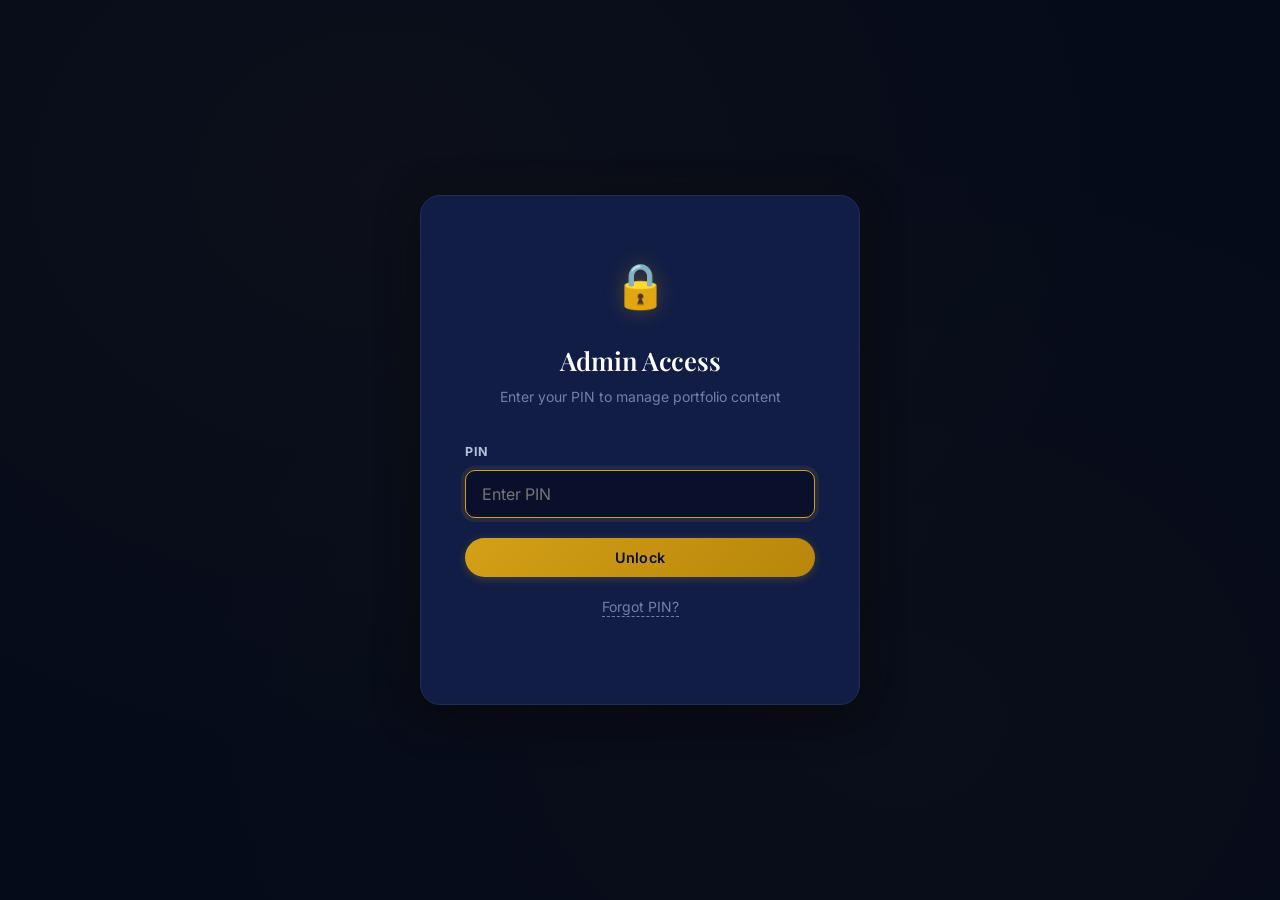
==== admin.html @ e36564cb "" ====
<!DOCTYPE html>
<html lang="en">
<head>
  <meta charset="UTF-8">
  <meta name="viewport" content="width=device-width, initial-scale=1.0">
  <title>Admin — Samuel Egwu</title>
  <meta name="robots" content="noindex, nofollow">
  <link rel="icon" href="favicon.ico" sizes="any">
  <link rel="icon" type="image/png" sizes="32x32" href="favicon-32x32.png">
  <link rel="icon" type="image/png" sizes="16x16" href="favicon-16x16.png">
  <link rel="apple-touch-icon" href="apple-touch-icon.png">
  <link rel="stylesheet" href="style.css">
  <script src="data.js"></script>
  <!-- Google Analytics -->
  <script async src="https://www.googletagmanager.com/gtag/js?id=G-796SDYQKFT"></script>
  <script>
    window.dataLayer = window.dataLayer || [];
    function gtag(){dataLayer.push(arguments);}
    gtag('js', new Date());
    gtag('config', 'G-796SDYQKFT');
  </script>
</head>
<body class="admin-body">

  <!-- ========== Login Gate ========== -->
  <div id="login-gate" class="login-gate">
    <div class="login-box">
      <div class="login-icon">&#128274;</div>
      <h2>Admin Access</h2>
      <p>Enter your PIN to manage portfolio content</p>
      <div class="form-group">
        <label for="pin-input">PIN</label>
        <input type="password" id="pin-input" placeholder="Enter PIN" autocomplete="off" maxlength="10">
      </div>
      <p class="login-error" id="login-error">Incorrect PIN. Please try again.</p>
      <button class="btn btn-primary" id="login-btn" style="width:100%;">Unlock</button>
      <p class="forgot-pin"><a href="#" id="reset-pin-link">Forgot PIN?</a></p>
    </div>
  </div>

  <!-- ========== Admin Dashboard ========== -->
  <div id="admin-dashboard" class="admin-dashboard">

    <!-- Admin Nav -->
    <nav class="admin-nav">
      <span class="admin-brand">Admin Panel</span>
      <div class="admin-actions">
        <button class="btn btn-outline btn-sm" id="change-pin-btn">Change PIN</button>
        <button class="btn btn-outline btn-sm" id="export-btn">Export All JSON</button>
        <a href="index.html" class="btn btn-sm btn-outline" target="_blank">View Site &nearr;</a>
        <button class="btn btn-danger btn-sm" id="logout-btn">Logout</button>
      </div>
    </nav>

    <div class="admin-container">
      <h2>Content Manager</h2>
      <p class="admin-subtitle">Edit any section below. Changes save to your browser and appear on the live site instantly.</p>

      <!-- Tab Navigation -->
      <div class="admin-tabs" id="admin-tabs">
        <button class="admin-tab active" data-tab="about">About</button>
        <button class="admin-tab" data-tab="experience">Experience</button>
        <button class="admin-tab" data-tab="education">Education</button>
        <button class="admin-tab" data-tab="research">Research</button>
        <button class="admin-tab" data-tab="publications">Publications</button>
        <button class="admin-tab" data-tab="awards">Awards</button>
        <button class="admin-tab" data-tab="projects">Projects</button>
        <button class="admin-tab" data-tab="blog">Blog</button>
      </div>

      <!-- ===== About Panel ===== -->
      <div class="admin-panel active" id="panel-about">
        <div class="post-form">
          <h3>Edit About Me</h3>
          <div class="form-group">
            <label for="about-input">About Text</label>
            <textarea id="about-input" rows="6" placeholder="Write your about me section..."></textarea>
          </div>
          <div class="form-actions">
            <button class="btn btn-primary" id="save-about-btn">Save About</button>
          </div>
        </div>
      </div>

      <!-- ===== Experience Panel ===== -->
      <div class="admin-panel" id="panel-experience">
        <div class="post-form" id="exp-form">
          <h3 id="exp-form-title">Add Professional Experience</h3>
          <input type="hidden" id="exp-edit-id">
          <div class="form-group"><label for="exp-date">Date Range</label><input type="text" id="exp-date" placeholder="e.g., Jan 2026 – Present"></div>
          <div class="form-group"><label for="exp-role">Role / Title</label><input type="text" id="exp-role" placeholder="e.g., Chief Technology Officer"></div>
          <div class="form-group"><label for="exp-institution">Company & Location</label><input type="text" id="exp-institution" placeholder="e.g., efinsuite · Full-time · Remote — Winnipeg, Canada"></div>
          <div class="form-group"><label for="exp-url">Website URL (optional)</label><input type="text" id="exp-url" placeholder="https://..."></div>
          <div class="form-group"><label for="exp-details">Details / Responsibilities</label><textarea id="exp-details" rows="6" placeholder="One responsibility per line..."></textarea></div>
          <div class="form-actions">
            <button class="btn btn-primary" id="save-exp-btn">Save</button>
            <button class="btn btn-outline" id="cancel-exp-btn" style="display:none;">Cancel</button>
          </div>
        </div>
        <h3 style="margin:1.5rem 0 0.75rem;">All Experience Entries</h3>
        <div class="admin-post-list" id="exp-list"></div>
        <div id="exp-empty" style="text-align:center;padding:2rem 0;display:none;color:var(--text-muted);">No experience entries yet.</div>
      </div>

      <!-- ===== Education Panel ===== -->
      <div class="admin-panel" id="panel-education">
        <div class="post-form" id="edu-form">
          <h3 id="edu-form-title">Add Education</h3>
          <input type="hidden" id="edu-edit-id">
          <div class="form-group"><label for="edu-date">Date Range</label><input type="text" id="edu-date" placeholder="e.g., Oct 2023 – Apr 2025"></div>
          <div class="form-group"><label for="edu-degree">Degree</label><input type="text" id="edu-degree" placeholder="e.g., MSc Computer Science"></div>
          <div class="form-group"><label for="edu-institution">Institution</label><input type="text" id="edu-institution" placeholder="e.g., Veritas University, Abuja"></div>
          <div class="form-group"><label for="edu-url">Website URL (optional)</label><input type="text" id="edu-url" placeholder="https://..."></div>
          <div class="form-group"><label for="edu-details">Details</label><textarea id="edu-details" rows="3" placeholder="CGPA, Advisor, Thesis..."></textarea></div>
          <div class="form-actions">
            <button class="btn btn-primary" id="save-edu-btn">Save</button>
            <button class="btn btn-outline" id="cancel-edu-btn" style="display:none;">Cancel</button>
          </div>
        </div>
        <h3 style="margin:1.5rem 0 0.75rem;">All Education Entries</h3>
        <div class="admin-post-list" id="edu-list"></div>
        <div id="edu-empty" style="text-align:center;padding:2rem 0;display:none;color:var(--text-muted);">No education entries yet.</div>
      </div>

      <!-- ===== Research Panel ===== -->
      <div class="admin-panel" id="panel-research">
        <div class="post-form" id="res-form">
          <h3 id="res-form-title">Add Research Experience</h3>
          <input type="hidden" id="res-edit-id">
          <div class="form-group"><label for="res-date">Date Range</label><input type="text" id="res-date" placeholder="e.g., Jan 2026 – Present"></div>
          <div class="form-group"><label for="res-role">Role</label><input type="text" id="res-role" placeholder="e.g., Research Assistant"></div>
          <div class="form-group"><label for="res-institution">Institution</label><input type="text" id="res-institution" placeholder="e.g., AIA4OneHealth"></div>
          <div class="form-group"><label for="res-url">Website URL (optional)</label><input type="text" id="res-url" placeholder="https://..."></div>
          <div class="form-group"><label for="res-details">Details</label><textarea id="res-details" rows="3" placeholder="Research areas and description..."></textarea></div>
          <div class="form-actions">
            <button class="btn btn-primary" id="save-res-btn">Save</button>
            <button class="btn btn-outline" id="cancel-res-btn" style="display:none;">Cancel</button>
          </div>
        </div>
        <h3 style="margin:1.5rem 0 0.75rem;">All Research Entries</h3>
        <div class="admin-post-list" id="res-list"></div>
        <div id="res-empty" style="text-align:center;padding:2rem 0;display:none;color:var(--text-muted);">No research entries yet.</div>
      </div>

      <!-- ===== Publications Panel ===== -->
      <div class="admin-panel" id="panel-publications">
        <div class="post-form" id="pub-form">
          <h3 id="pub-form-title">Add Publication</h3>
          <input type="hidden" id="pub-edit-id">
          <div class="form-row">
            <div class="form-group"><label for="pub-venue">Venue (e.g., AI4D 2025)</label><input type="text" id="pub-venue"></div>
            <div class="form-group"><label for="pub-status">Status</label>
              <select id="pub-status"><option value="published">Published</option><option value="under-review">Under Review</option><option value="ongoing">Ongoing</option></select>
            </div>
          </div>
          <div class="form-group"><label for="pub-title">Title</label><input type="text" id="pub-title"></div>
          <div class="form-group"><label for="pub-authors">Authors</label><input type="text" id="pub-authors" placeholder="e.g., Egwu, S. O., Smith, J., ..."></div>
          <div class="form-group"><label for="pub-journal">Journal / Proceedings</label><input type="text" id="pub-journal"></div>
          <div class="form-group"><label for="pub-doi">DOI Link (optional)</label><input type="text" id="pub-doi" placeholder="https://doi.org/..."></div>
          <div class="form-actions">
            <button class="btn btn-primary" id="save-pub-btn">Save</button>
            <button class="btn btn-outline" id="cancel-pub-btn" style="display:none;">Cancel</button>
          </div>
        </div>
        <h3 style="margin:1.5rem 0 0.75rem;">All Publications</h3>
        <div class="admin-post-list" id="pub-list"></div>
        <div id="pub-empty" style="text-align:center;padding:2rem 0;display:none;color:var(--text-muted);">No publications yet.</div>
      </div>

      <!-- ===== Awards Panel ===== -->
      <div class="admin-panel" id="panel-awards">
        <div class="post-form" id="awd-form">
          <h3 id="awd-form-title">Add Award</h3>
          <input type="hidden" id="awd-edit-id">
          <div class="form-group"><label for="awd-name">Award Name</label><input type="text" id="awd-name"></div>
          <div class="form-row">
            <div class="form-group"><label for="awd-detail">Detail (optional)</label><input type="text" id="awd-detail" placeholder="Value, context..."></div>
            <div class="form-group"><label for="awd-year">Year</label><input type="text" id="awd-year" placeholder="e.g., 2024"></div>
          </div>
          <div class="form-actions">
            <button class="btn btn-primary" id="save-awd-btn">Save</button>
            <button class="btn btn-outline" id="cancel-awd-btn" style="display:none;">Cancel</button>
          </div>
        </div>
        <h3 style="margin:1.5rem 0 0.75rem;">All Awards</h3>
        <div class="admin-post-list" id="awd-list"></div>
        <div id="awd-empty" style="text-align:center;padding:2rem 0;display:none;color:var(--text-muted);">No awards yet.</div>
      </div>

      <!-- ===== Projects Panel ===== -->
      <div class="admin-panel" id="panel-projects">
        <div class="post-form" id="proj-form">
          <h3 id="proj-form-title">Add Project</h3>
          <input type="hidden" id="proj-edit-id">
          <div class="form-group"><label for="proj-title">Project Title</label><input type="text" id="proj-title" placeholder="e.g., Maize Disease Detection System"></div>
          <div class="form-group"><label for="proj-description">Description</label><textarea id="proj-description" rows="4" placeholder="Describe the project..."></textarea></div>
          <div class="form-group"><label for="proj-link">Project Link (optional)</label><input type="text" id="proj-link" placeholder="https://..."></div>
          <div class="form-group">
            <label for="proj-images">Images (optional — you can add several)</label>
            <input type="file" id="proj-images" accept="image/*" multiple>
            <div class="proj-thumbs" id="proj-thumbs"></div>
          </div>
          <div class="form-actions">
            <button class="btn btn-primary" id="save-proj-btn">Save Project</button>
            <button class="btn btn-outline" id="cancel-proj-btn" style="display:none;">Cancel</button>
          </div>
        </div>
        <h3 style="margin:1.5rem 0 0.75rem;">All Projects</h3>
        <div class="admin-post-list" id="proj-list"></div>
        <div id="proj-empty" style="text-align:center;padding:2rem 0;display:none;color:var(--text-muted);">No projects yet.</div>
      </div>

      <!-- ===== Blog Panel ===== -->
      <div class="admin-panel" id="panel-blog">
        <div class="post-form" id="blog-post-form">
          <h3 id="blog-form-title">New Post</h3>
          <input type="hidden" id="blog-edit-id">
          <div class="form-row">
            <div class="form-group"><label for="blog-title">Title</label><input type="text" id="blog-title" maxlength="200"></div>
            <div class="form-group"><label for="blog-date">Date</label><input type="date" id="blog-date"></div>
          </div>
          <div class="form-row">
            <div class="form-group">
              <label for="blog-category">Category</label>
              <select id="blog-category">
                <option value="">— Select —</option>
                <option value="Milestone">Milestone</option><option value="Research">Research</option>
                <option value="Publication">Publication</option><option value="Award">Award</option>
                <option value="Talk">Talk / Presentation</option><option value="Update">Update</option>
                <option value="Reflection">Reflection</option>
              </select>
            </div>
            <div class="form-group">
              <label for="blog-status">Status</label>
              <select id="blog-status"><option value="draft">Draft</option><option value="published">Published</option></select>
            </div>
          </div>
          <div class="form-group"><label for="blog-content">Content</label><textarea id="blog-content" rows="5"></textarea></div>
          <div class="form-actions">
            <button class="btn btn-primary" id="save-blog-btn">Save Post</button>
            <button class="btn btn-outline" id="cancel-blog-btn" style="display:none;">Cancel</button>
          </div>
        </div>
        <h3 style="margin:1.5rem 0 0.75rem;">All Blog Posts</h3>
        <div class="admin-post-list" id="blog-list"></div>
        <div id="blog-empty" style="text-align:center;padding:2rem 0;display:none;color:var(--text-muted);">No blog posts yet.</div>
      </div>

    </div>
  </div>

  <!-- Change PIN Modal -->
  <div id="pin-modal" class="modal-overlay" style="display:none;">
    <div class="modal-content">
      <button class="modal-close" id="pin-modal-close">&times;</button>
      <h2>Change PIN</h2>
      <div class="form-group"><label for="new-pin">New PIN</label><input type="password" id="new-pin" placeholder="Enter new PIN" maxlength="10" autocomplete="off"></div>
      <div class="form-group"><label for="confirm-pin">Confirm New PIN</label><input type="password" id="confirm-pin" placeholder="Confirm new PIN" maxlength="10" autocomplete="off"></div>
      <p id="pin-modal-error" style="color:#f87171;font-size:0.8rem;display:none;margin-bottom:0.75rem;"></p>
      <button class="btn btn-primary" id="save-pin-btn">Save PIN</button>
    </div>
  </div>

  <!-- Toast -->
  <div id="toast" class="toast" style="display:none;"></div>

  <script>
    /* ===== Admin CMS Logic ===== */
    const DEFAULT_PIN = '20021996';

    // --- Auth ---
    function getPin() {
      const saved = localStorage.getItem(STORAGE_KEYS.pin);
      return (saved && saved.trim()) ? saved.trim() : DEFAULT_PIN;
    }
    function savePinToStorage(pin) { localStorage.setItem(STORAGE_KEYS.pin, pin); }

    // --- Toast ---
    function showToast(msg, type) {
      const t = document.getElementById('toast');
      t.textContent = msg; t.className = 'toast ' + type; t.style.display = 'block';
      setTimeout(() => { t.style.display = 'none'; }, 3000);
    }

    // --- Login ---
    document.getElementById('login-btn').addEventListener('click', () => {
      const input = document.getElementById('pin-input').value.trim();
      if (input === getPin()) {
        document.getElementById('login-gate').classList.add('hidden');
        document.getElementById('admin-dashboard').classList.add('visible');
        document.getElementById('login-error').classList.remove('visible');
        document.getElementById('pin-input').value = '';
        loadAllPanels();
      } else {
        document.getElementById('login-error').classList.add('visible');
        document.getElementById('pin-input').value = '';
        document.getElementById('pin-input').focus();
      }
    });
    document.getElementById('pin-input').addEventListener('keydown', e => { if (e.key === 'Enter') document.getElementById('login-btn').click(); });

    // --- Forgot PIN ---
    document.getElementById('reset-pin-link').addEventListener('click', (e) => {
      e.preventDefault();
      if (confirm('Reset PIN to default? This will clear your custom PIN.')) {
        localStorage.removeItem(STORAGE_KEYS.pin);
        document.getElementById('pin-input').value = DEFAULT_PIN;
        document.getElementById('login-error').classList.remove('visible');
        showToast('PIN reset to default: ' + DEFAULT_PIN, 'success');
      }
    });

    document.getElementById('logout-btn').addEventListener('click', () => {
      document.getElementById('admin-dashboard').classList.remove('visible');
      document.getElementById('login-gate').classList.remove('hidden');
      document.getElementById('pin-input').focus();
    });

    // --- Pin Modal ---
    document.getElementById('change-pin-btn').addEventListener('click', () => {
      document.getElementById('pin-modal').style.display = 'flex';
      document.getElementById('new-pin').value = ''; document.getElementById('confirm-pin').value = '';
      document.getElementById('pin-modal-error').style.display = 'none';
    });
    document.getElementById('pin-modal-close').addEventListener('click', () => { document.getElementById('pin-modal').style.display = 'none'; });
    document.getElementById('pin-modal').addEventListener('click', function(e) { if (e.target === this) this.style.display = 'none'; });
    document.getElementById('save-pin-btn').addEventListener('click', () => {
      const np = document.getElementById('new-pin').value.trim();
      const cp = document.getElementById('confirm-pin').value.trim();
      const err = document.getElementById('pin-modal-error');
      if (!np || np.length < 3) { err.textContent = 'PIN must be at least 3 characters.'; err.style.display = 'block'; return; }
      if (np !== cp) { err.textContent = 'PINs do not match.'; err.style.display = 'block'; return; }
      savePinToStorage(np); document.getElementById('pin-modal').style.display = 'none';
      showToast('PIN changed successfully.', 'success');
    });

    // --- Tabs ---
    document.getElementById('admin-tabs').addEventListener('click', e => {
      if (!e.target.classList.contains('admin-tab')) return;
      const tab = e.target.dataset.tab;
      document.querySelectorAll('.admin-tab').forEach(b => b.classList.remove('active'));
      e.target.classList.add('active');
      document.querySelectorAll('.admin-panel').forEach(p => p.classList.remove('active'));
      document.getElementById('panel-' + tab).classList.add('active');
    });

    // --- Generic list helpers ---
    function renderItemList(containerId, emptyId, items, renderFn) {
      const container = document.getElementById(containerId);
      const empty = document.getElementById(emptyId);
      if (items.length === 0) { container.innerHTML = ''; empty.style.display = 'block'; return; }
      empty.style.display = 'none';
      container.innerHTML = items.map(renderFn).join('');
    }

    function deleteItem(key, items, id, containerId, emptyId, renderFn) {
      if (!confirm('Delete this item? This cannot be undone.')) return;
      const updated = items.filter(i => i.id !== id);
      saveData(key, updated);
      loadPanelList(key, containerId, emptyId, renderFn);
      showToast('Item deleted.', 'success');
    }

    // ===== About =====
    document.getElementById('save-about-btn').addEventListener('click', () => {
      const text = document.getElementById('about-input').value.trim();
      saveData('about', text);
      showToast('About section updated.', 'success');
    });

    function loadAbout() {
      document.getElementById('about-input').value = loadData('about');
    }

    // ===== Education =====
    function loadEducation() {
      const items = loadData('education');
      const renderFn = item => `
        <div class="admin-post-item">
          <div class="admin-post-info">
            <h4>${escapeHtml(item.degree)}</h4>
            <div class="admin-post-meta"><span>${escapeHtml(item.date)}</span><span>${escapeHtml(item.institution)}</span></div>
          </div>
          <div class="admin-post-actions">
            <button class="btn btn-outline btn-sm" onclick="editEducation('${item.id}')">Edit</button>
            <button class="btn btn-danger btn-sm" onclick="deleteItem('education', loadData('education'), '${item.id}', 'edu-list', 'edu-empty', eduRenderFn)">Delete</button>
          </div>
        </div>`;
      const eduRenderFn = renderFn;
      window.eduRenderFn = renderFn;
      renderItemList('edu-list', 'edu-empty', items, renderFn);
    }

    document.getElementById('save-edu-btn').addEventListener('click', () => {
      const date = document.getElementById('edu-date').value.trim(), degree = document.getElementById('edu-degree').value.trim();
      const institution = document.getElementById('edu-institution').value.trim(), details = document.getElementById('edu-details').value.trim();
      const url = document.getElementById('edu-url').value.trim();
      const editId = document.getElementById('edu-edit-id').value;
      if (!date || !degree || !institution) { showToast('Date, Degree, and Institution are required.', 'error'); return; }
      const entry = { id: editId || generateId(), date, degree, institution, url, details };
      let items = loadData('education');
      if (editId) { items = items.map(i => i.id === editId ? entry : i); } else { items.push(entry); }
      saveData('education', items); loadEducation(); resetEduForm(); showToast(editId ? 'Updated.' : 'Added.', 'success');
    });
    function editEducation(id) {
      const item = loadData('education').find(i => i.id === id); if (!item) return;
      document.getElementById('edu-edit-id').value = item.id; document.getElementById('edu-date').value = item.date;
      document.getElementById('edu-degree').value = item.degree; document.getElementById('edu-institution').value = item.institution;
      document.getElementById('edu-url').value = item.url || '';
      document.getElementById('edu-details').value = item.details || '';
      document.getElementById('edu-form-title').textContent = 'Edit Education'; document.getElementById('cancel-edu-btn').style.display = 'inline-block';
      document.getElementById('edu-form').scrollIntoView({ behavior: 'smooth' });
    }
    function resetEduForm() {
      document.getElementById('edu-edit-id').value = ''; document.getElementById('edu-date').value = '';
      document.getElementById('edu-degree').value = ''; document.getElementById('edu-institution').value = '';
      document.getElementById('edu-url').value = '';
      document.getElementById('edu-details').value = ''; document.getElementById('edu-form-title').textContent = 'Add Education';
      document.getElementById('cancel-edu-btn').style.display = 'none';
    }
    document.getElementById('cancel-edu-btn').addEventListener('click', resetEduForm);

    // ===== Experience =====
    function loadExperience() {
      const items = loadData('experience');
      const renderFn = item => `
        <div class="admin-post-item">
          <div class="admin-post-info">
            <h4>${escapeHtml(item.role)} — ${escapeHtml(item.institution)}</h4>
            <div class="admin-post-meta"><span>${escapeHtml(item.date)}</span></div>
          </div>
          <div class="admin-post-actions">
            <button class="btn btn-outline btn-sm" onclick="editExperience('${item.id}')">Edit</button>
            <button class="btn btn-danger btn-sm" onclick="deleteItem('experience', loadData('experience'), '${item.id}', 'exp-list', 'exp-empty', expRenderFn)">Delete</button>
          </div>
        </div>`;
      window.expRenderFn = renderFn;
      renderItemList('exp-list', 'exp-empty', items, renderFn);
    }
    document.getElementById('save-exp-btn').addEventListener('click', () => {
      const date = document.getElementById('exp-date').value.trim(), role = document.getElementById('exp-role').value.trim();
      const institution = document.getElementById('exp-institution').value.trim(), details = document.getElementById('exp-details').value.trim();
      const url = document.getElementById('exp-url').value.trim();
      const editId = document.getElementById('exp-edit-id').value;
      if (!date || !role || !institution) { showToast('Date, Role, and Company are required.', 'error'); return; }
      const entry = { id: editId || generateId(), date, role, institution, url, details };
      let items = loadData('experience');
      if (editId) { items = items.map(i => i.id === editId ? entry : i); } else { items.push(entry); }
      saveData('experience', items); loadExperience(); resetExpForm(); showToast(editId ? 'Updated.' : 'Added.', 'success');
    });
    function editExperience(id) {
      const item = loadData('experience').find(i => i.id === id); if (!item) return;
      document.getElementById('exp-edit-id').value = item.id; document.getElementById('exp-date').value = item.date;
      document.getElementById('exp-role').value = item.role; document.getElementById('exp-institution').value = item.institution;
      document.getElementById('exp-url').value = item.url || '';
      document.getElementById('exp-details').value = item.details || '';
      document.getElementById('exp-form-title').textContent = 'Edit Experience'; document.getElementById('cancel-exp-btn').style.display = 'inline-block';
      document.getElementById('exp-form').scrollIntoView({ behavior: 'smooth' });
    }
    function resetExpForm() {
      document.getElementById('exp-edit-id').value = ''; document.getElementById('exp-date').value = '';
      document.getElementById('exp-role').value = ''; document.getElementById('exp-institution').value = '';
      document.getElementById('exp-url').value = '';
      document.getElementById('exp-details').value = ''; document.getElementById('exp-form-title').textContent = 'Add Professional Experience';
      document.getElementById('cancel-exp-btn').style.display = 'none';
    }
    document.getElementById('cancel-exp-btn').addEventListener('click', resetExpForm);

    // ===== Research =====
    function loadResearch() {
      const items = loadData('research');
      const renderFn = item => `
        <div class="admin-post-item">
          <div class="admin-post-info">
            <h4>${escapeHtml(item.role)} — ${escapeHtml(item.institution)}</h4>
            <div class="admin-post-meta"><span>${escapeHtml(item.date)}</span></div>
          </div>
          <div class="admin-post-actions">
            <button class="btn btn-outline btn-sm" onclick="editResearch('${item.id}')">Edit</button>
            <button class="btn btn-danger btn-sm" onclick="deleteItem('research', loadData('research'), '${item.id}', 'res-list', 'res-empty', resRenderFn)">Delete</button>
          </div>
        </div>`;
      window.resRenderFn = renderFn;
      renderItemList('res-list', 'res-empty', items, renderFn);
    }
    document.getElementById('save-res-btn').addEventListener('click', () => {
      const date = document.getElementById('res-date').value.trim(), role = document.getElementById('res-role').value.trim();
      const institution = document.getElementById('res-institution').value.trim(), details = document.getElementById('res-details').value.trim();
      const url = document.getElementById('res-url').value.trim();
      const editId = document.getElementById('res-edit-id').value;
      if (!date || !role || !institution) { showToast('Date, Role, and Institution are required.', 'error'); return; }
      const entry = { id: editId || generateId(), date, role, institution, url, details };
      let items = loadData('research');
      if (editId) { items = items.map(i => i.id === editId ? entry : i); } else { items.push(entry); }
      saveData('research', items); loadResearch(); resetResForm(); showToast(editId ? 'Updated.' : 'Added.', 'success');
    });
    function editResearch(id) {
      const item = loadData('research').find(i => i.id === id); if (!item) return;
      document.getElementById('res-edit-id').value = item.id; document.getElementById('res-date').value = item.date;
      document.getElementById('res-role').value = item.role; document.getElementById('res-institution').value = item.institution;
      document.getElementById('res-url').value = item.url || '';
      document.getElementById('res-details').value = item.details || '';
      document.getElementById('res-form-title').textContent = 'Edit Research'; document.getElementById('cancel-res-btn').style.display = 'inline-block';
      document.getElementById('res-form').scrollIntoView({ behavior: 'smooth' });
    }
    function resetResForm() {
      document.getElementById('res-edit-id').value = ''; document.getElementById('res-date').value = '';
      document.getElementById('res-role').value = ''; document.getElementById('res-institution').value = '';
      document.getElementById('res-url').value = '';
      document.getElementById('res-details').value = ''; document.getElementById('res-form-title').textContent = 'Add Research Experience';
      document.getElementById('cancel-res-btn').style.display = 'none';
    }
    document.getElementById('cancel-res-btn').addEventListener('click', resetResForm);

    // ===== Publications =====
    function loadPublications() {
      const items = loadData('publications');
      const renderFn = item => `
        <div class="admin-post-item">
          <div class="admin-post-info">
            <h4>${escapeHtml(item.title)}</h4>
            <div class="admin-post-meta">
              ${item.venue ? `<span>${escapeHtml(item.venue)}</span>` : ''}
              <span class="status-badge ${item.status === 'published' ? 'published' : item.status === 'under-review' ? 'published' : 'draft'}">${escapeHtml(item.status)}</span>
            </div>
          </div>
          <div class="admin-post-actions">
            <button class="btn btn-outline btn-sm" onclick="editPublication('${item.id}')">Edit</button>
            <button class="btn btn-danger btn-sm" onclick="deleteItem('publications', loadData('publications'), '${item.id}', 'pub-list', 'pub-empty', pubRenderFn)">Delete</button>
          </div>
        </div>`;
      window.pubRenderFn = renderFn;
      renderItemList('pub-list', 'pub-empty', items, renderFn);
    }
    document.getElementById('save-pub-btn').addEventListener('click', () => {
      const venue = document.getElementById('pub-venue').value.trim(), title = document.getElementById('pub-title').value.trim();
      const authors = document.getElementById('pub-authors').value.trim(), journal = document.getElementById('pub-journal').value.trim();
      const doi = document.getElementById('pub-doi').value.trim(), status = document.getElementById('pub-status').value;
      const editId = document.getElementById('pub-edit-id').value;
      if (!title || !authors) { showToast('Title and Authors are required.', 'error'); return; }
      const entry = { id: editId || generateId(), venue, title, authors, journal, doi, status };
      let items = loadData('publications');
      if (editId) { items = items.map(i => i.id === editId ? entry : i); } else { items.push(entry); }
      saveData('publications', items); loadPublications(); resetPubForm(); showToast(editId ? 'Updated.' : 'Added.', 'success');
    });
    function editPublication(id) {
      const item = loadData('publications').find(i => i.id === id); if (!item) return;
      document.getElementById('pub-edit-id').value = item.id; document.getElementById('pub-venue').value = item.venue || '';
      document.getElementById('pub-title').value = item.title; document.getElementById('pub-authors').value = item.authors;
      document.getElementById('pub-journal').value = item.journal || ''; document.getElementById('pub-doi').value = item.doi || '';
      document.getElementById('pub-status').value = item.status;
      document.getElementById('pub-form-title').textContent = 'Edit Publication'; document.getElementById('cancel-pub-btn').style.display = 'inline-block';
      document.getElementById('pub-form').scrollIntoView({ behavior: 'smooth' });
    }
    function resetPubForm() {
      document.getElementById('pub-edit-id').value = ''; document.getElementById('pub-venue').value = '';
      document.getElementById('pub-title').value = ''; document.getElementById('pub-authors').value = '';
      document.getElementById('pub-journal').value = ''; document.getElementById('pub-doi').value = '';
      document.getElementById('pub-status').value = 'published'; document.getElementById('pub-form-title').textContent = 'Add Publication';
      document.getElementById('cancel-pub-btn').style.display = 'none';
    }
    document.getElementById('cancel-pub-btn').addEventListener('click', resetPubForm);

    // ===== Awards =====
    function loadAwards() {
      const items = loadData('awards');
      const renderFn = item => `
        <div class="admin-post-item">
          <div class="admin-post-info">
            <h4>${escapeHtml(item.name)}</h4>
            <div class="admin-post-meta"><span>${escapeHtml(item.year)}</span>${item.detail ? `<span>${escapeHtml(item.detail)}</span>` : ''}</div>
          </div>
          <div class="admin-post-actions">
            <button class="btn btn-outline btn-sm" onclick="editAward('${item.id}')">Edit</button>
            <button class="btn btn-danger btn-sm" onclick="deleteItem('awards', loadData('awards'), '${item.id}', 'awd-list', 'awd-empty', awdRenderFn)">Delete</button>
          </div>
        </div>`;
      window.awdRenderFn = renderFn;
      renderItemList('awd-list', 'awd-empty', items, renderFn);
    }
    document.getElementById('save-awd-btn').addEventListener('click', () => {
      const name = document.getElementById('awd-name').value.trim(), detail = document.getElementById('awd-detail').value.trim();
      const year = document.getElementById('awd-year').value.trim(), editId = document.getElementById('awd-edit-id').value;
      if (!name || !year) { showToast('Name and Year are required.', 'error'); return; }
      const entry = { id: editId || generateId(), name, detail, year };
      let items = loadData('awards');
      if (editId) { items = items.map(i => i.id === editId ? entry : i); } else { items.push(entry); }
      saveData('awards', items); loadAwards(); resetAwdForm(); showToast(editId ? 'Updated.' : 'Added.', 'success');
    });
    function editAward(id) {
      const item = loadData('awards').find(i => i.id === id); if (!item) return;
      document.getElementById('awd-edit-id').value = item.id; document.getElementById('awd-name').value = item.name;
      document.getElementById('awd-detail').value = item.detail || ''; document.getElementById('awd-year').value = item.year;
      document.getElementById('awd-form-title').textContent = 'Edit Award'; document.getElementById('cancel-awd-btn').style.display = 'inline-block';
      document.getElementById('awd-form').scrollIntoView({ behavior: 'smooth' });
    }
    function resetAwdForm() {
      document.getElementById('awd-edit-id').value = ''; document.getElementById('awd-name').value = '';
      document.getElementById('awd-detail').value = ''; document.getElementById('awd-year').value = '';
      document.getElementById('awd-form-title').textContent = 'Add Award'; document.getElementById('cancel-awd-btn').style.display = 'none';
    }
    document.getElementById('cancel-awd-btn').addEventListener('click', resetAwdForm);

    // ===== Projects =====
    let projCurrentImages = [];

    // Downscale + compress an image file to a JPEG data URL to keep localStorage small
    function fileToDataUrl(file, maxDim, quality) {
      return new Promise((resolve, reject) => {
        const reader = new FileReader();
        reader.onload = e => {
          const img = new Image();
          img.onload = () => {
            let w = img.width, h = img.height;
            if (w > maxDim || h > maxDim) {
              const scale = maxDim / Math.max(w, h);
              w = Math.round(w * scale); h = Math.round(h * scale);
            }
            const canvas = document.createElement('canvas');
            canvas.width = w; canvas.height = h;
            canvas.getContext('2d').drawImage(img, 0, 0, w, h);
            resolve(canvas.toDataURL('image/jpeg', quality));
          };
          img.onerror = reject;
          img.src = e.target.result;
        };
        reader.onerror = reject;
        reader.readAsDataURL(file);
      });
    }

    function renderProjThumbs() {
      const wrap = document.getElementById('proj-thumbs');
      wrap.innerHTML = projCurrentImages.map((src, i) => `
        <div class="proj-thumb"><img src="${src}" alt="preview"><button type="button" class="proj-thumb-remove" data-i="${i}" title="Remove">&times;</button></div>
      `).join('');
    }

    document.getElementById('proj-images').addEventListener('change', async (e) => {
      const files = Array.from(e.target.files);
      for (const f of files) {
        if (!f.type.startsWith('image/')) continue;
        try { projCurrentImages.push(await fileToDataUrl(f, 1000, 0.82)); }
        catch (err) { showToast('Could not process an image.', 'error'); }
      }
      e.target.value = '';
      renderProjThumbs();
    });

    document.getElementById('proj-thumbs').addEventListener('click', e => {
      if (!e.target.classList.contains('proj-thumb-remove')) return;
      projCurrentImages.splice(parseInt(e.target.dataset.i, 10), 1);
      renderProjThumbs();
    });

    function loadProjects() {
      const items = loadData('projects');
      const renderFn = item => {
        const count = Array.isArray(item.images) ? item.images.length : 0;
        return `
        <div class="admin-post-item">
          <div class="admin-post-info">
            <h4>${escapeHtml(item.title)}</h4>
            <div class="admin-post-meta"><span>${count} image${count === 1 ? '' : 's'}</span>${item.link ? '<span>has link</span>' : ''}</div>
          </div>
          <div class="admin-post-actions">
            <button class="btn btn-outline btn-sm" onclick="editProject('${item.id}')">Edit</button>
            <button class="btn btn-danger btn-sm" onclick="deleteItem('projects', loadData('projects'), '${item.id}', 'proj-list', 'proj-empty', projRenderFn)">Delete</button>
          </div>
        </div>`;
      };
      window.projRenderFn = renderFn;
      renderItemList('proj-list', 'proj-empty', items, renderFn);
    }
    document.getElementById('save-proj-btn').addEventListener('click', () => {
      const title = document.getElementById('proj-title').value.trim();
      const description = document.getElementById('proj-description').value.trim();
      const link = document.getElementById('proj-link').value.trim();
      const editId = document.getElementById('proj-edit-id').value;
      if (!title) { showToast('Project title is required.', 'error'); return; }
      const entry = { id: editId || generateId(), title, description, link, images: [...projCurrentImages] };
      let items = loadData('projects');
      if (editId) { items = items.map(i => i.id === editId ? entry : i); } else { items.push(entry); }
      try {
        saveData('projects', items);
      } catch (err) {
        showToast('Storage full — use fewer or smaller images.', 'error');
        return;
      }
      loadProjects(); resetProjForm(); showToast(editId ? 'Updated.' : 'Added.', 'success');
    });
    function editProject(id) {
      const item = loadData('projects').find(i => i.id === id); if (!item) return;
      document.getElementById('proj-edit-id').value = item.id;
      document.getElementById('proj-title').value = item.title;
      document.getElementById('proj-description').value = item.description || '';
      document.getElementById('proj-link').value = item.link || '';
      projCurrentImages = Array.isArray(item.images) ? [...item.images] : [];
      renderProjThumbs();
      document.getElementById('proj-form-title').textContent = 'Edit Project';
      document.getElementById('cancel-proj-btn').style.display = 'inline-block';
      document.getElementById('proj-form').scrollIntoView({ behavior: 'smooth' });
    }
    function resetProjForm() {
      document.getElementById('proj-edit-id').value = '';
      document.getElementById('proj-title').value = '';
      document.getElementById('proj-description').value = '';
      document.getElementById('proj-link').value = '';
      projCurrentImages = [];
      renderProjThumbs();
      document.getElementById('proj-form-title').textContent = 'Add Project';
      document.getElementById('cancel-proj-btn').style.display = 'none';
    }
    document.getElementById('cancel-proj-btn').addEventListener('click', resetProjForm);

    // ===== Blog =====
    function loadBlog() {
      const items = loadData('blog');
      const sorted = [...items].sort((a, b) => new Date(b.date) - new Date(a.date));
      const renderFn = item => `
        <div class="admin-post-item">
          <div class="admin-post-info">
            <h4>${escapeHtml(item.title)}</h4>
            <div class="admin-post-meta">
              <span>${formatDateShort(item.date)}</span>
              ${item.category ? `<span>${escapeHtml(item.category)}</span>` : ''}
              <span class="status-badge ${item.status}">${item.status}</span>
            </div>
          </div>
          <div class="admin-post-actions">
            <button class="btn btn-outline btn-sm" onclick="editBlog('${item.id}')">Edit</button>
            <button class="btn btn-danger btn-sm" onclick="deleteItem('blog', loadData('blog'), '${item.id}', 'blog-list', 'blog-empty', blogRenderFn)">Delete</button>
          </div>
        </div>`;
      window.blogRenderFn = renderFn;
      renderItemList('blog-list', 'blog-empty', sorted, renderFn);
    }
    document.getElementById('save-blog-btn').addEventListener('click', () => {
      const title = document.getElementById('blog-title').value.trim(), date = document.getElementById('blog-date').value;
      const category = document.getElementById('blog-category').value, status = document.getElementById('blog-status').value;
      const content = document.getElementById('blog-content').value.trim(), editId = document.getElementById('blog-edit-id').value;
      if (!title || !date || !content) { showToast('Title, Date, and Content are required.', 'error'); return; }
      const post = { id: editId || generateId(), title, date, category, status, content };
      let items = loadData('blog');
      if (editId) { items = items.map(i => i.id === editId ? post : i); } else { items.push(post); }
      saveData('blog', items); loadBlog(); resetBlogForm(); showToast(editId ? 'Updated.' : 'Added.', 'success');
    });
    function editBlog(id) {
      const item = loadData('blog').find(i => i.id === id); if (!item) return;
      document.getElementById('blog-edit-id').value = item.id; document.getElementById('blog-title').value = item.title;
      document.getElementById('blog-date').value = item.date; document.getElementById('blog-category').value = item.category || '';
      document.getElementById('blog-status').value = item.status; document.getElementById('blog-content').value = item.content;
      document.getElementById('blog-form-title').textContent = 'Edit Post'; document.getElementById('cancel-blog-btn').style.display = 'inline-block';
      document.getElementById('blog-post-form').scrollIntoView({ behavior: 'smooth' });
    }
    function resetBlogForm() {
      document.getElementById('blog-edit-id').value = ''; document.getElementById('blog-title').value = '';
      document.getElementById('blog-date').value = ''; document.getElementById('blog-category').value = '';
      document.getElementById('blog-status').value = 'draft'; document.getElementById('blog-content').value = '';
      document.getElementById('blog-form-title').textContent = 'New Post'; document.getElementById('cancel-blog-btn').style.display = 'none';
    }
    document.getElementById('cancel-blog-btn').addEventListener('click', resetBlogForm);

    // --- Export All ---
    document.getElementById('export-btn').addEventListener('click', () => {
      const all = {
        about: loadData('about'),
        experience: loadData('experience'),
        education: loadData('education'),
        research: loadData('research'),
        publications: loadData('publications'),
        awards: loadData('awards'),
        projects: loadData('projects'),
        blog: loadData('blog')
      };
      const blob = new Blob([JSON.stringify(all, null, 2)], { type: 'application/json' });
      const a = document.createElement('a'); a.href = URL.createObjectURL(blob);
      a.download = 'portfolio_backup_' + new Date().toISOString().slice(0,10) + '.json';
      document.body.appendChild(a); a.click(); document.body.removeChild(a); URL.revokeObjectURL(a.href);
      showToast('All data exported as JSON.', 'success');
    });

    // --- Load All Panels ---
    function loadAllPanels() {
      loadAbout(); loadExperience(); loadEducation(); loadResearch(); loadPublications(); loadAwards(); loadProjects(); loadBlog();
      document.getElementById('blog-date').value = new Date().toISOString().slice(0, 10);
    }

    // --- Init ---
    document.getElementById('pin-input').focus();
  </script>

</body>
</html>
---- style.css ----
/* ===== Fonts ===== */
@import url('https://fonts.googleapis.com/css2?family=Inter:wght@300;400;500;600;700;800&family=Playfair+Display:ital,wght@0,400;0,500;0,600;0,700;0,800;1,400;1,500&family=JetBrains+Mono:wght@400;500&display=swap');

/* ===== Reset & Base ===== */
*,
*::before,
*::after {
  margin: 0;
  padding: 0;
  box-sizing: border-box;
}

:root {
  /* Background layers */
  --bg-deep: #060b1a;
  --bg: #0a0f2c;
  --bg-elevated: #0e1638;
  --bg-card: #111d45;
  --bg-card-hover: #162552;
  --bg-glass: rgba(17, 29, 69, 0.65);

  /* Text */
  --text: #eceff8;
  --text-secondary: #b4c0dc;
  --text-muted: #7280a8;

  /* Gold palette */
  --gold: #d4a017;
  --gold-light: #f0c040;
  --gold-pale: #f8e5a0;
  --gold-dark: #b8860b;
  --gold-glow: rgba(212, 160, 23, 0.25);

  /* Accent */
  --accent: #d4a017;
  --accent-hover: #f0c040;
  --success: #4ade80;
  --danger: #f87171;

  /* Borders */
  --border: #1b3060;
  --border-light: #243e78;

  /* Radii */
  --radius: 10px;
  --radius-sm: 6px;
  --radius-lg: 16px;
  --radius-xl: 20px;

  /* Widths */
  --max-width: 1000px;
  --max-width-narrow: 760px;

  /* Shadows */
  --shadow-sm: 0 1px 3px rgba(0,0,0,0.35);
  --shadow-md: 0 4px 20px rgba(0,0,0,0.4);
  --shadow-lg: 0 8px 40px rgba(0,0,0,0.55);
  --shadow-gold: 0 0 30px rgba(212,160,23,0.18);

  /* Transitions */
  --transition: 0.25s cubic-bezier(0.4, 0, 0.2, 1);
  --transition-slow: 0.4s cubic-bezier(0.4, 0, 0.2, 1);

  /* Spacing scale */
  --space-xs: 0.25rem;
  --space-sm: 0.5rem;
  --space-md: 1rem;
  --space-lg: 1.5rem;
  --space-xl: 2rem;
  --space-2xl: 3rem;
  --space-3xl: 4rem;
  --space-4xl: 6rem;
}

html {
  scroll-behavior: smooth;
  font-size: 16px;
}

body {
  font-family: 'Inter', -apple-system, BlinkMacSystemFont, 'Segoe UI', sans-serif;
  background-color: var(--bg);
  color: var(--text);
  line-height: 1.72;
  min-height: 100vh;
  background-image:
    radial-gradient(ellipse at 15% 5%, rgba(212,160,23,0.05) 0%, transparent 55%),
    radial-gradient(ellipse at 85% 95%, rgba(212,160,23,0.04) 0%, transparent 55%),
    radial-gradient(ellipse at 50% 50%, rgba(212,160,23,0.02) 0%, transparent 70%);
  background-attachment: fixed;
  -webkit-font-smoothing: antialiased;
  -moz-osx-font-smoothing: grayscale;
}

/* ===== Scrollbar ===== */
::-webkit-scrollbar { width: 8px; }
::-webkit-scrollbar-track { background: var(--bg-deep); }
::-webkit-scrollbar-thumb { background: var(--border); border-radius: 4px; }
::-webkit-scrollbar-thumb:hover { background: var(--border-light); }

/* ===== Selection ===== */
::selection { background: rgba(212,160,23,0.3); color: #fff; }

/* ===== Typography ===== */
h1, h2, h3, h4, h5, h6 {
  font-family: 'Playfair Display', 'Georgia', 'Times New Roman', serif;
  font-weight: 600;
  line-height: 1.3;
  color: #fff;
  text-wrap: pretty;
}

h1 { font-size: 3rem; letter-spacing: -0.015em; }
h2 { font-size: 2rem; letter-spacing: -0.01em; }
h3 { font-size: 1.375rem; }
h4 { font-size: 1.1rem; }
h5 { font-size: 1rem; }
h6 { font-size: 0.875rem; }

p { color: var(--text-secondary); text-wrap: pretty; }

a {
  color: var(--gold);
  text-decoration: none;
  transition: color var(--transition);
}

a:hover { color: var(--gold-light); }

/* ===== Focus ===== */
:focus-visible {
  outline: 2px solid var(--gold);
  outline-offset: 2px;
  border-radius: 2px;
}

/* ===== Reduced Motion ===== */
@media (prefers-reduced-motion: reduce) {
  *, *::before, *::after {
    animation-duration: 0.01ms !important;
    animation-iteration-count: 1 !important;
    transition-duration: 0.01ms !important;
  }
  html { scroll-behavior: auto; }
}

/* ===== Container ===== */
.container {
  max-width: var(--max-width);
  margin: 0 auto;
  padding: 0 2rem;
}

.container-narrow {
  max-width: var(--max-width-narrow);
  margin: 0 auto;
  padding: 0 2rem;
}

/* ===== Section Headers ===== */
.section-header {
  text-align: center;
  margin-bottom: var(--space-3xl);
}

.section-header h2 {
  font-size: 2.25rem;
  margin-bottom: var(--space-sm);
  position: relative;
  display: inline-block;
}

.section-header h2::after {
  content: '';
  position: absolute;
  bottom: -4px;
  left: 50%;
  transform: translateX(-50%);
  width: 50px;
  height: 2px;
  background: var(--gold);
  border-radius: 2px;
  opacity: 0.7;
}

.section-header .section-rule {
  display: block;
  width: 64px;
  height: 3px;
  background: linear-gradient(90deg, transparent, var(--gold), var(--gold-light), var(--gold), transparent);
  margin: 1rem auto;
  border-radius: 2px;
}

.section-header p {
  font-size: 0.95rem;
  color: var(--text-muted);
  max-width: 500px;
  margin: 0 auto;
}

/* ===== Navbar ===== */
.navbar {
  position: sticky;
  top: 0;
  z-index: 1000;
  background: rgba(10, 15, 44, 0.82);
  backdrop-filter: blur(20px) saturate(180%);
  -webkit-backdrop-filter: blur(20px) saturate(180%);
  border-bottom: 1px solid rgba(212,160,23,0.08);
  padding: 0.9rem 0;
  transition: background var(--transition);
}

.navbar .container {
  display: flex;
  align-items: center;
  justify-content: space-between;
}

.logo {
  font-family: 'Playfair Display', serif;
  font-size: 1.5rem;
  font-weight: 700;
  color: var(--gold);
  text-decoration: none;
  letter-spacing: 0.03em;
  display: inline-flex;
  align-items: center;
  transition: opacity var(--transition);
}

.logo:hover { opacity: 0.85; }

.logo-img {
  height: 42px;
  width: auto;
  display: block;
  border-radius: var(--radius-sm);
}

.nav-links {
  display: flex;
  list-style: none;
  gap: 2rem;
  align-items: center;
}

/* Mobile menu toggle (hamburger) — hidden on desktop */
.nav-toggle {
  display: none;
  flex-direction: column;
  justify-content: center;
  gap: 5px;
  width: 44px;
  height: 44px;
  padding: 0;
  background: transparent;
  border: 1px solid var(--border);
  border-radius: var(--radius-sm);
  cursor: pointer;
  transition: border-color var(--transition), background var(--transition);
}

.nav-toggle:hover { border-color: var(--gold); }

.nav-toggle span {
  display: block;
  width: 22px;
  height: 2px;
  margin: 0 auto;
  background: var(--gold);
  border-radius: 2px;
  transition: transform var(--transition), opacity var(--transition);
}

.nav-toggle.open span:nth-child(1) { transform: translateY(7px) rotate(45deg); }
.nav-toggle.open span:nth-child(2) { opacity: 0; }
.nav-toggle.open span:nth-child(3) { transform: translateY(-7px) rotate(-45deg); }

.nav-links a {
  color: var(--text-secondary);
  font-size: 0.875rem;
  font-weight: 500;
  letter-spacing: 0.025em;
  padding: 0.35rem 0;
  position: relative;
  transition: color var(--transition);
}

.nav-links a::after {
  content: '';
  position: absolute;
  bottom: 0;
  left: 0;
  width: 0;
  height: 2px;
  background: linear-gradient(90deg, var(--gold), var(--gold-light));
  border-radius: 2px;
  transition: width var(--transition);
}

.nav-links a:hover { color: var(--text); }
.nav-links a:hover::after { width: 100%; }

.nav-links a.nav-active {
  color: var(--gold-light);
}

.nav-links a.nav-active::after { width: 100%; }

/* ===== Hero ===== */
.hero {
  padding: 5.5rem 0 4.5rem;
  text-align: center;
  position: relative;
  overflow: hidden;
}

.hero::before {
  content: '';
  position: absolute;
  top: -50%;
  left: 50%;
  transform: translateX(-50%);
  width: 800px;
  height: 800px;
  background: radial-gradient(circle, rgba(212,160,23,0.06) 0%, transparent 70%);
  pointer-events: none;
}

.hero-profile {
  width: 220px;
  height: 220px;
  border-radius: 50%;
  object-fit: cover;
  border: 3px solid var(--gold);
  box-shadow: 0 0 50px var(--gold-glow), 0 0 100px rgba(212,160,23,0.08);
  margin-bottom: 2.25rem;
  transition: transform var(--transition-slow), box-shadow var(--transition-slow);
  position: relative;
  z-index: 1;
}

.hero-profile:hover {
  transform: scale(1.03);
  box-shadow: 0 0 70px rgba(212,160,23,0.35), 0 0 140px rgba(212,160,23,0.12);
}

.hero h1 {
  font-size: 3.25rem;
  margin-bottom: 0.5rem;
  color: #fff;
  letter-spacing: -0.02em;
  position: relative;
  z-index: 1;
}

.hero .hero-subtitle {
  font-size: 1.1rem;
  color: var(--gold-light);
  font-weight: 500;
  letter-spacing: 0.04em;
  margin-bottom: 0.75rem;
  position: relative;
  z-index: 1;
}

.hero .hero-tagline {
  font-size: 1rem;
  color: var(--text-muted);
  max-width: 620px;
  margin: 0 auto 2.25rem;
  line-height: 1.7;
  position: relative;
  z-index: 1;
}

.hero .hero-links {
  display: flex;
  gap: 1rem;
  justify-content: center;
  flex-wrap: wrap;
  margin-bottom: 2.25rem;
  position: relative;
  z-index: 1;
}

.hero .hero-link {
  display: inline-flex;
  align-items: center;
  gap: 0.45rem;
  font-size: 0.875rem;
  color: var(--text-secondary);
  font-weight: 500;
  padding: 0.55rem 1.15rem;
  border: 1.5px solid var(--border);
  border-radius: 50px;
  transition: all var(--transition);
  text-decoration: none;
  background: rgba(17, 29, 69, 0.4);
  backdrop-filter: blur(6px);
}

.hero .hero-link:hover {
  border-color: var(--gold);
  color: var(--gold-light);
  background: rgba(212,160,23,0.08);
  transform: translateY(-1px);
  box-shadow: var(--shadow-gold);
}

.hero-cta {
  display: flex;
  gap: 0.85rem;
  justify-content: center;
  flex-wrap: wrap;
  position: relative;
  z-index: 1;
}

/* ===== Buttons ===== */
.btn {
  display: inline-flex;
  align-items: center;
  justify-content: center;
  padding: 0.7rem 1.75rem;
  border-radius: 50px;
  font-size: 0.9rem;
  font-weight: 600;
  text-decoration: none;
  cursor: pointer;
  border: none;
  font-family: 'Inter', sans-serif;
  transition: all var(--transition);
  letter-spacing: 0.02em;
  white-space: nowrap;
  position: relative;
  overflow: hidden;
}

.btn-primary {
  background: linear-gradient(135deg, var(--gold) 0%, var(--gold-dark) 100%);
  color: #0a0e27;
  box-shadow: 0 2px 10px rgba(212,160,23,0.25);
}

.btn-primary:hover {
  background: linear-gradient(135deg, var(--gold-light) 0%, var(--gold) 100%);
  transform: translateY(-2px);
  box-shadow: 0 6px 24px rgba(212,160,23,0.4);
  color: #0a0e27;
}

.btn-outline {
  border: 1.5px solid var(--border-light);
  color: var(--text);
  background: transparent;
}

.btn-outline:hover {
  border-color: var(--gold);
  color: var(--gold-light);
  background: rgba(212,160,23,0.06);
  transform: translateY(-1px);
}

.btn-sm {
  padding: 0.45rem 1.1rem;
  font-size: 0.8rem;
}

.btn-danger {
  background: rgba(127, 29, 29, 0.5);
  color: #fecaca;
  border: 1px solid #7f1d1d;
}

.btn-danger:hover {
  background: rgba(153, 27, 27, 0.7);
  color: #fee2e2;
  border-color: #b91c1c;
}

/* ===== Sections ===== */
.section {
  padding: var(--space-4xl) 0;
  position: relative;
}

.section-alt {
  background: var(--bg-elevated);
  position: relative;
}

.section-alt::before {
  content: '';
  position: absolute;
  top: 0;
  left: 0;
  right: 0;
  height: 1px;
  background: linear-gradient(90deg, transparent, rgba(212,160,23,0.15), transparent);
}

.section-alt::after {
  content: '';
  position: absolute;
  bottom: 0;
  left: 0;
  right: 0;
  height: 1px;
  background: linear-gradient(90deg, transparent, rgba(212,160,23,0.15), transparent);
}

/* ===== About ===== */
.about-content {
  max-width: var(--max-width-narrow);
  margin: 0 auto;
  text-align: center;
}

.about-content p {
  font-size: 1.08rem;
  line-height: 1.85;
  color: var(--text-secondary);
}

/* ===== Timeline (Education, Experience) ===== */
.timeline {
  position: relative;
  max-width: var(--max-width-narrow);
  margin: 0 auto;
  padding-left: 2.25rem;
}

.timeline::before {
  content: '';
  position: absolute;
  left: 0;
  top: 0.5rem;
  bottom: 0.5rem;
  width: 2px;
  background: linear-gradient(180deg, var(--gold) 0%, var(--gold-dark) 30%, var(--border) 60%, transparent 100%);
  border-radius: 1px;
}

.timeline-item {
  position: relative;
  margin-bottom: 2.75rem;
  padding-left: 2.5rem;
}

.timeline-item:last-child { margin-bottom: 0; }

.timeline-item::before {
  content: '';
  position: absolute;
  left: -2.7rem;
  top: 0.55rem;
  width: 12px;
  height: 12px;
  background: var(--bg);
  border: 2px solid var(--gold);
  border-radius: 50%;
  box-shadow: 0 0 12px var(--gold-glow);
  transition: all var(--transition);
}

.timeline-item:hover::before {
  background: var(--gold);
  box-shadow: 0 0 20px rgba(212,160,23,0.5);
  transform: scale(1.15);
}

.timeline-date {
  font-size: 0.78rem;
  font-weight: 700;
  color: var(--gold-light);
  letter-spacing: 0.07em;
  text-transform: uppercase;
  margin-bottom: 0.35rem;
  font-family: 'JetBrains Mono', 'Consolas', monospace;
}

.timeline-item h3 {
  font-size: 1.18rem;
  margin-bottom: 0.2rem;
}

.timeline-institution {
  font-size: 0.9rem;
  color: var(--text-secondary);
  margin-bottom: 0.55rem;
  font-weight: 500;
}

.timeline-detail {
  font-size: 0.875rem;
  color: var(--text-muted);
  line-height: 1.75;
}

/* ===== Publications ===== */
.pub-grid {
  display: grid;
  gap: 1.25rem;
  max-width: var(--max-width);
  margin: 0 auto;
}

.pub-card {
  background: var(--bg-card);
  border: 1px solid var(--border);
  border-left: 4px solid var(--gold);
  border-radius: var(--radius);
  padding: 1.65rem 1.85rem;
  transition: all var(--transition);
  position: relative;
}

.pub-card::after {
  content: '';
  position: absolute;
  inset: 0;
  border-radius: var(--radius);
  background: linear-gradient(135deg, rgba(212,160,23,0.03) 0%, transparent 50%);
  pointer-events: none;
  opacity: 0;
  transition: opacity var(--transition);
}

.pub-card:hover {
  background: var(--bg-card-hover);
  border-color: var(--border-light);
  border-left-color: var(--gold-light);
  transform: translateX(4px);
  box-shadow: var(--shadow-md);
}

.pub-card:hover::after { opacity: 1; }

.pub-venue {
  display: inline-block;
  font-size: 0.68rem;
  font-weight: 700;
  letter-spacing: 0.08em;
  color: var(--gold);
  background: rgba(212,160,23,0.1);
  padding: 0.3rem 0.7rem;
  border-radius: 50px;
  margin-bottom: 0.65rem;
  text-transform: uppercase;
}

.pub-card h3 {
  font-size: 1.12rem;
  margin-bottom: 0.4rem;
  color: #fff;
  position: relative;
  z-index: 1;
}

.pub-authors {
  font-size: 0.8rem;
  color: var(--text-muted);
  margin-bottom: 0.45rem;
}

.pub-authors .me {
  color: var(--gold-light);
  font-weight: 600;
}

.pub-journal {
  font-size: 0.8rem;
  color: var(--text-secondary);
  font-style: italic;
}

.pub-doi {
  font-size: 0.75rem;
  margin-top: 0.5rem;
}

.pub-doi a {
  font-size: 0.75rem;
  word-break: break-all;
  opacity: 0.8;
}

.pub-doi a:hover { opacity: 1; }

.pub-status {
  display: inline-block;
  font-size: 0.68rem;
  font-weight: 600;
  letter-spacing: 0.06em;
  padding: 0.25rem 0.6rem;
  border-radius: 50px;
  margin-bottom: 0.55rem;
}

.pub-status.under-review {
  background: rgba(240,192,64,0.12);
  color: var(--gold-light);
}

.pub-status.ongoing {
  background: rgba(180,192,220,0.1);
  color: var(--text-secondary);
}

/* ===== Awards ===== */
.awards-list {
  max-width: var(--max-width-narrow);
  margin: 0 auto;
}

.award-item {
  display: flex;
  gap: 1.25rem;
  padding: 1.25rem 1rem;
  border-bottom: 1px solid var(--border);
  align-items: flex-start;
  border-radius: var(--radius-sm);
  transition: all var(--transition);
}

.award-item:hover {
  background: rgba(212,160,23,0.03);
  padding-left: 1.35rem;
}

.award-item:last-child { border-bottom: none; }

.award-icon {
  flex-shrink: 0;
  width: 40px;
  height: 40px;
  background: rgba(212,160,23,0.1);
  border-radius: 50%;
  display: flex;
  align-items: center;
  justify-content: center;
  font-size: 1.15rem;
  color: var(--gold);
  border: 1px solid rgba(212,160,23,0.2);
}

.award-info h4 {
  font-family: 'Inter', sans-serif;
  font-size: 0.95rem;
  font-weight: 600;
  color: var(--text);
  margin-bottom: 0.2rem;
}

.award-info .award-detail {
  font-size: 0.8rem;
  color: var(--text-muted);
}

.award-year {
  font-size: 0.75rem;
  font-weight: 700;
  color: var(--gold);
  letter-spacing: 0.06em;
  margin-left: auto;
  flex-shrink: 0;
  font-family: 'JetBrains Mono', 'Consolas', monospace;
  padding-top: 0.15rem;
}

/* ===== Projects ===== */
.projects-grid {
  display: grid;
  grid-template-columns: repeat(auto-fill, minmax(320px, 1fr));
  gap: 1.75rem;
  max-width: var(--max-width);
  margin: 0 auto;
}

.project-card {
  background: var(--bg-card);
  border: 1px solid var(--border);
  border-radius: var(--radius-lg);
  overflow: hidden;
  display: flex;
  flex-direction: column;
  transition: transform var(--transition), box-shadow var(--transition), border-color var(--transition);
}

.project-card:hover {
  transform: translateY(-4px);
  border-color: var(--gold);
  box-shadow: var(--shadow-lg);
}

.project-images {
  display: grid;
  grid-template-columns: repeat(auto-fit, minmax(140px, 1fr));
  gap: 2px;
  background: var(--bg-deep);
}

.project-images img {
  width: 100%;
  height: 170px;
  object-fit: cover;
  display: block;
}

.project-images img:only-child {
  height: 220px;
}

.project-body {
  padding: 1.5rem 1.65rem;
  display: flex;
  flex-direction: column;
  gap: 0.65rem;
  flex: 1;
}

.project-body h3 {
  color: var(--gold-light);
  font-size: 1.25rem;
}

.project-desc {
  color: var(--text-secondary);
  font-size: 0.95rem;
  line-height: 1.65;
  margin: 0;
}

.project-link {
  margin-top: auto;
  font-size: 0.9rem;
  font-weight: 600;
  color: var(--gold);
  align-self: flex-start;
}

.project-link:hover { color: var(--gold-light); }

/* Admin: project image thumbnails */
.proj-thumbs {
  display: flex;
  flex-wrap: wrap;
  gap: 0.6rem;
  margin-top: 0.6rem;
}

.proj-thumb {
  position: relative;
  width: 84px;
  height: 84px;
  border-radius: var(--radius-sm);
  overflow: hidden;
  border: 1px solid var(--border);
}

.proj-thumb img {
  width: 100%;
  height: 100%;
  object-fit: cover;
  display: block;
}

.proj-thumb-remove {
  position: absolute;
  top: 2px;
  right: 2px;
  width: 20px;
  height: 20px;
  border: none;
  border-radius: 50%;
  background: rgba(0,0,0,0.65);
  color: #fff;
  font-size: 0.9rem;
  line-height: 1;
  cursor: pointer;
  display: flex;
  align-items: center;
  justify-content: center;
}

.proj-thumb-remove:hover { background: var(--danger); }

/* ===== Skills ===== */
.skills-grid {
  display: grid;
  grid-template-columns: repeat(auto-fit, minmax(220px, 1fr));
  gap: 2rem;
}

.skill-category {
  background: var(--bg-card);
  border: 1px solid var(--border);
  border-radius: var(--radius-lg);
  padding: 1.75rem;
  transition: all var(--transition);
}

.skill-category:hover {
  border-color: var(--border-light);
  box-shadow: var(--shadow-md);
  transform: translateY(-2px);
}

.skill-category h3 {
  font-family: 'Inter', sans-serif;
  font-size: 0.75rem;
  font-weight: 700;
  text-transform: uppercase;
  letter-spacing: 0.1em;
  color: var(--gold);
  margin-bottom: 1rem;
  display: flex;
  align-items: center;
  gap: 0.5rem;
}

.skill-category h3::before {
  content: '';
  width: 8px;
  height: 8px;
  background: var(--gold);
  border-radius: 2px;
  transform: rotate(45deg);
}

.skill-category ul {
  list-style: none;
}

.skill-category li {
  font-size: 0.875rem;
  color: var(--text-secondary);
  padding: 0.4rem 0;
  padding-left: 1.25rem;
  position: relative;
  line-height: 1.5;
}

.skill-category li::before {
  content: '';
  position: absolute;
  left: 0;
  top: 0.7rem;
  width: 5px;
  height: 5px;
  background: var(--gold);
  border-radius: 50%;
  opacity: 0.6;
}

/* ===== Contact ===== */
.contact-links {
  display: flex;
  gap: 1.5rem;
  justify-content: center;
  flex-wrap: wrap;
  margin-top: 2.5rem;
}

.contact-item {
  display: flex;
  align-items: center;
  gap: 0.6rem;
  font-size: 0.9rem;
  color: var(--text-secondary);
  font-weight: 500;
  padding: 0.7rem 1.4rem;
  border: 1.5px solid var(--border);
  border-radius: 50px;
  transition: all var(--transition);
  text-decoration: none;
}

.contact-item:hover {
  border-color: var(--gold);
  color: var(--gold-light);
  background: rgba(212,160,23,0.06);
  transform: translateY(-2px);
  box-shadow: var(--shadow-gold);
}

.contact-icon { font-size: 1.2rem; }

/* ===== Footer ===== */
.footer {
  text-align: center;
  padding: 3rem 0;
  background: var(--bg-deep);
  position: relative;
}

.footer::before {
  content: '';
  position: absolute;
  top: 0;
  left: 0;
  right: 0;
  height: 1px;
  background: linear-gradient(90deg, transparent, rgba(212,160,23,0.2), rgba(212,160,23,0.3), rgba(212,160,23,0.2), transparent);
}

.footer p {
  font-size: 0.8rem;
  color: var(--text-muted);
}

.footer .footer-accent {
  color: var(--gold-light);
  font-weight: 600;
}

/* ===== Blog Page ===== */
.blog-hero {
  padding: var(--space-3xl) 0 var(--space-xl);
  text-align: center;
  position: relative;
}

.blog-hero::before {
  content: '';
  position: absolute;
  top: -30%;
  left: 50%;
  transform: translateX(-50%);
  width: 600px;
  height: 600px;
  background: radial-gradient(circle, rgba(212,160,23,0.04) 0%, transparent 70%);
  pointer-events: none;
}

.blog-hero h1 {
  font-size: 2.8rem;
  margin-bottom: 0.5rem;
  position: relative;
  z-index: 1;
}

.blog-hero p {
  color: var(--text-muted);
  font-size: 1rem;
  position: relative;
  z-index: 1;
}

.blog-grid {
  display: grid;
  grid-template-columns: repeat(auto-fill, minmax(320px, 1fr));
  gap: 1.75rem;
  padding: 2rem 0 5rem;
}

.blog-card {
  background: var(--bg-card);
  border: 1px solid var(--border);
  border-radius: var(--radius-lg);
  padding: 2rem;
  transition: all var(--transition);
  cursor: pointer;
  display: flex;
  flex-direction: column;
  position: relative;
  overflow: hidden;
}

.blog-card::before {
  content: '';
  position: absolute;
  top: 0;
  left: 0;
  right: 0;
  height: 3px;
  background: linear-gradient(90deg, var(--gold), var(--gold-light));
  opacity: 0;
  transition: opacity var(--transition);
}

.blog-card:hover {
  background: var(--bg-card-hover);
  border-color: var(--border-light);
  transform: translateY(-4px);
  box-shadow: var(--shadow-lg);
}

.blog-card:hover::before { opacity: 1; }

.blog-card-header {
  display: flex;
  align-items: center;
  gap: 0.75rem;
  margin-bottom: 1rem;
  flex-wrap: wrap;
}

.blog-card-date {
  font-size: 0.75rem;
  font-weight: 600;
  color: var(--gold);
  letter-spacing: 0.05em;
  font-family: 'JetBrains Mono', 'Consolas', monospace;
}

.blog-card-category {
  font-size: 0.68rem;
  font-weight: 700;
  letter-spacing: 0.07em;
  text-transform: uppercase;
  padding: 0.25rem 0.6rem;
  border-radius: 50px;
  background: rgba(212,160,23,0.12);
  color: var(--gold-light);
}

.blog-card h2 {
  font-size: 1.2rem;
  margin-bottom: 0.6rem;
  line-height: 1.4;
}

.blog-card .blog-excerpt {
  font-size: 0.875rem;
  color: var(--text-muted);
  flex-grow: 1;
  line-height: 1.7;
}

.blog-card .read-more {
  font-size: 0.8rem;
  font-weight: 600;
  color: var(--gold);
  margin-top: 1.25rem;
  display: inline-flex;
  align-items: center;
  gap: 0.3rem;
  transition: gap var(--transition);
}

.blog-card:hover .read-more { gap: 0.55rem; }

.blog-empty {
  text-align: center;
  padding: 6rem 2rem;
}

.blog-empty h3 {
  color: var(--text-muted);
  margin-bottom: 0.5rem;
}

.blog-empty p {
  color: var(--text-muted);
  font-size: 0.9rem;
}

/* ===== Blog Detail Modal ===== */
.modal-overlay {
  position: fixed;
  inset: 0;
  background: rgba(0,0,0,0.78);
  backdrop-filter: blur(8px);
  -webkit-backdrop-filter: blur(8px);
  z-index: 2000;
  display: flex;
  align-items: center;
  justify-content: center;
  padding: 2rem;
  animation: fadeIn 0.2s ease;
}

@keyframes fadeIn {
  from { opacity: 0; }
  to { opacity: 1; }
}

.modal-content {
  background: var(--bg-card);
  border: 1px solid var(--border-light);
  border-radius: var(--radius-xl);
  max-width: 720px;
  width: 100%;
  max-height: 85vh;
  overflow-y: auto;
  padding: 2.75rem;
  position: relative;
  box-shadow: var(--shadow-lg), 0 0 60px rgba(212,160,23,0.06);
  animation: slideUp 0.35s cubic-bezier(0.4, 0, 0.2, 1);
}

@keyframes slideUp {
  from { transform: translateY(30px); opacity: 0; }
  to { transform: translateY(0); opacity: 1; }
}

.modal-close {
  position: absolute;
  top: 1.15rem;
  right: 1.35rem;
  background: rgba(212,160,23,0.08);
  border: 1px solid var(--border);
  border-radius: 50%;
  width: 36px;
  height: 36px;
  display: flex;
  align-items: center;
  justify-content: center;
  font-size: 1.3rem;
  color: var(--text-muted);
  cursor: pointer;
  transition: all var(--transition);
  line-height: 1;
}

.modal-close:hover {
  color: var(--text);
  background: rgba(212,160,23,0.15);
  border-color: var(--gold);
}

.modal-content .modal-date {
  font-size: 0.78rem;
  font-weight: 700;
  color: var(--gold);
  letter-spacing: 0.06em;
  margin-bottom: 0.6rem;
  font-family: 'JetBrains Mono', 'Consolas', monospace;
}

.modal-content h2 {
  font-size: 1.85rem;
  margin-bottom: 1.25rem;
}

.modal-content .modal-body {
  font-size: 0.95rem;
  color: var(--text-secondary);
  line-height: 1.85;
  white-space: pre-wrap;
}

/* ===== Admin Page ===== */
.admin-body { background: var(--bg-deep); }

/* Admin Tabs */
.admin-tabs {
  display: flex;
  gap: 0.35rem;
  margin-bottom: 2rem;
  flex-wrap: wrap;
  border-bottom: 2px solid var(--border);
  padding-bottom: 0;
}

.admin-tab {
  background: none;
  border: none;
  color: var(--text-muted);
  font-family: 'Inter', sans-serif;
  font-size: 0.85rem;
  font-weight: 600;
  padding: 0.75rem 1.35rem;
  cursor: pointer;
  border-bottom: 2px solid transparent;
  margin-bottom: -2px;
  transition: all var(--transition);
  letter-spacing: 0.03em;
  border-radius: var(--radius-sm) var(--radius-sm) 0 0;
}

.admin-tab:hover {
  color: var(--text);
  background: rgba(212,160,23,0.04);
}

.admin-tab.active {
  color: var(--gold-light);
  border-bottom-color: var(--gold);
  background: rgba(212,160,23,0.06);
}

.admin-panel { display: none; }
.admin-panel.active { display: block; animation: fadeIn 0.3s ease; }

/* Login Gate */
.login-gate {
  min-height: 100vh;
  display: flex;
  align-items: center;
  justify-content: center;
  padding: 2rem;
  background: var(--bg-deep);
  background-image:
    radial-gradient(ellipse at 30% 20%, rgba(212,160,23,0.03) 0%, transparent 60%),
    radial-gradient(ellipse at 70% 80%, rgba(212,160,23,0.02) 0%, transparent 60%);
}

.login-box {
  background: var(--bg-card);
  border: 1px solid var(--border);
  border-radius: var(--radius-xl);
  padding: 3.25rem 2.75rem;
  max-width: 440px;
  width: 100%;
  text-align: center;
  box-shadow: var(--shadow-lg), 0 0 50px rgba(212,160,23,0.05);
}

.login-box .login-icon {
  font-size: 2.75rem;
  margin-bottom: 1.25rem;
  color: var(--gold);
  filter: drop-shadow(0 0 10px rgba(212,160,23,0.3));
}

.login-box h2 {
  font-size: 1.6rem;
  margin-bottom: 0.5rem;
}

.login-box > p {
  color: var(--text-muted);
  font-size: 0.875rem;
  margin-bottom: 2rem;
}

.login-box .form-group {
  margin-bottom: 1.25rem;
  text-align: left;
}

.login-box label {
  display: block;
  font-size: 0.78rem;
  font-weight: 700;
  color: var(--text-secondary);
  margin-bottom: 0.45rem;
  letter-spacing: 0.06em;
  text-transform: uppercase;
}

.login-box input {
  width: 100%;
  padding: 0.8rem 1rem;
  background: var(--bg);
  border: 1.5px solid var(--border);
  border-radius: var(--radius);
  color: var(--text);
  font-family: 'Inter', sans-serif;
  font-size: 1rem;
  transition: all var(--transition);
}

.login-box input:focus {
  outline: none;
  border-color: var(--gold);
  box-shadow: 0 0 0 4px rgba(212,160,23,0.1);
}

.login-error {
  color: var(--danger);
  font-size: 0.8rem;
  margin-top: 0.5rem;
  display: none;
  text-align: left;
}

.login-error.visible { display: block; }

.forgot-pin {
  margin-top: 1.15rem;
  font-size: 0.8rem;
  color: var(--text-muted);
}

.forgot-pin a {
  color: var(--text-muted);
  text-decoration: none;
  border-bottom: 1px dashed var(--text-muted);
  transition: all var(--transition);
  padding-bottom: 1px;
}

.forgot-pin a:hover {
  color: var(--gold-light);
  border-bottom-color: var(--gold-light);
}

/* Admin Dashboard */
.admin-dashboard { display: none; min-height: 100vh; }
.admin-dashboard.visible { display: block; animation: fadeIn 0.35s ease; }
.login-gate.hidden { display: none; }

.admin-nav {
  background: var(--bg-card);
  border-bottom: 1px solid var(--border);
  padding: 1rem 2rem;
  display: flex;
  align-items: center;
  justify-content: space-between;
  flex-wrap: wrap;
  gap: 1rem;
  backdrop-filter: blur(12px);
  position: sticky;
  top: 0;
  z-index: 100;
}

.admin-nav .admin-brand {
  font-family: 'Playfair Display', serif;
  font-size: 1.3rem;
  font-weight: 700;
  color: var(--gold);
  letter-spacing: 0.03em;
}

.admin-nav .admin-actions {
  display: flex;
  gap: 0.75rem;
  align-items: center;
  flex-wrap: wrap;
}

.admin-container {
  max-width: var(--max-width);
  margin: 0 auto;
  padding: 2.5rem 2rem;
}

.admin-container > h2 {
  margin-bottom: 0.25rem;
}

.admin-container .admin-subtitle {
  color: var(--text-muted);
  font-size: 0.875rem;
  margin-bottom: 2rem;
}

/* Post Form */
.post-form {
  background: var(--bg-card);
  border: 1px solid var(--border);
  border-radius: var(--radius-lg);
  padding: 2.25rem;
  margin-bottom: 2.5rem;
  box-shadow: var(--shadow-sm);
}

.post-form h3 {
  font-size: 1.15rem;
  margin-bottom: 1.75rem;
  padding-bottom: 1rem;
  border-bottom: 1px solid var(--border);
}

.post-form .form-row {
  display: grid;
  grid-template-columns: 1fr 1fr;
  gap: 1.25rem;
  margin-bottom: 1rem;
}

.post-form .form-group { margin-bottom: 1.15rem; }

.post-form label {
  display: block;
  font-size: 0.75rem;
  font-weight: 700;
  color: var(--text-secondary);
  margin-bottom: 0.4rem;
  letter-spacing: 0.06em;
  text-transform: uppercase;
}

.post-form input,
.post-form select,
.post-form textarea {
  width: 100%;
  padding: 0.7rem 0.95rem;
  background: var(--bg);
  border: 1.5px solid var(--border);
  border-radius: var(--radius);
  color: var(--text);
  font-family: 'Inter', sans-serif;
  font-size: 0.9rem;
  transition: all var(--transition);
}

.post-form input:focus,
.post-form select:focus,
.post-form textarea:focus {
  outline: none;
  border-color: var(--gold);
  box-shadow: 0 0 0 4px rgba(212,160,23,0.08);
}

.post-form textarea { min-height: 150px; resize: vertical; }

.post-form .form-actions {
  display: flex;
  gap: 0.75rem;
  margin-top: 0.75rem;
}

/* Admin Post List */
.admin-post-list { display: grid; gap: 0.75rem; }

.admin-post-item {
  background: var(--bg-card);
  border: 1px solid var(--border);
  border-radius: var(--radius);
  padding: 1.25rem 1.5rem;
  display: flex;
  align-items: center;
  justify-content: space-between;
  gap: 1rem;
  flex-wrap: wrap;
  transition: all var(--transition);
}

.admin-post-item:hover {
  border-color: var(--border-light);
  background: var(--bg-card-hover);
  box-shadow: var(--shadow-sm);
}

.admin-post-info { flex: 1; min-width: 200px; }

.admin-post-info h4 {
  font-family: 'Inter', sans-serif;
  font-size: 0.95rem;
  font-weight: 600;
  color: var(--text);
  margin-bottom: 0.2rem;
}

.admin-post-meta {
  font-size: 0.75rem;
  color: var(--text-muted);
}

.admin-post-meta span { margin-right: 1rem; }

.admin-post-actions { display: flex; gap: 0.4rem; }

/* Status badge */
.status-badge {
  display: inline-block;
  font-size: 0.65rem;
  font-weight: 700;
  letter-spacing: 0.06em;
  text-transform: uppercase;
  padding: 0.2rem 0.5rem;
  border-radius: 50px;
}

.status-badge.published {
  background: rgba(34, 197, 94, 0.12);
  color: var(--success);
}

.status-badge.draft {
  background: rgba(180, 192, 220, 0.1);
  color: var(--text-muted);
}

/* Toast */
.toast {
  position: fixed;
  bottom: 2rem;
  right: 2rem;
  background: var(--bg-card);
  border: 1px solid var(--border-light);
  border-radius: var(--radius);
  padding: 0.9rem 1.6rem;
  color: var(--text);
  font-size: 0.875rem;
  font-weight: 500;
  box-shadow: var(--shadow-lg);
  z-index: 3000;
  animation: slideUp 0.3s ease;
  backdrop-filter: blur(12px);
}

.toast.success { border-left: 4px solid var(--success); }
.toast.error { border-left: 4px solid var(--danger); }

/* ===== Scroll Reveal Animation ===== */
.reveal {
  opacity: 0;
  transform: translateY(24px);
  transition: opacity 0.6s ease, transform 0.6s cubic-bezier(0.4, 0, 0.2, 1);
}

.reveal.reveal-visible {
  opacity: 1;
  transform: translateY(0);
}

/* ===== Responsive ===== */
@media (max-width: 768px) {
  :root { font-size: 15px; }

  h1 { font-size: 2.3rem; }
  h2 { font-size: 1.7rem; }

  .hero { padding: 4rem 0 3rem; }
  .hero h1 { font-size: 2.3rem; }
  .hero-profile { width: 180px; height: 180px; }

  /* Collapse nav into a hamburger dropdown */
  .navbar .container { position: relative; flex-wrap: wrap; }

  .nav-toggle { display: flex; }

  .nav-links {
    position: absolute;
    top: calc(100% + 0.9rem);
    right: 0;
    left: 0;
    flex-direction: column;
    align-items: stretch;
    gap: 0;
    background: rgba(10, 15, 44, 0.98);
    backdrop-filter: blur(20px) saturate(180%);
    -webkit-backdrop-filter: blur(20px) saturate(180%);
    border: 1px solid var(--border);
    border-radius: var(--radius);
    box-shadow: var(--shadow-lg);
    padding: 0.5rem;
    max-height: 0;
    overflow: hidden;
    opacity: 0;
    pointer-events: none;
    transform: translateY(-8px);
    transition: max-height var(--transition), opacity var(--transition), transform var(--transition);
  }

  .nav-links.open {
    max-height: 70vh;
    opacity: 1;
    pointer-events: auto;
    transform: translateY(0);
  }

  .nav-links li { width: 100%; }

  .nav-links a {
    display: block;
    font-size: 0.95rem;
    padding: 0.75rem 0.85rem;
    border-radius: var(--radius-sm);
  }

  .nav-links a::after { display: none; }
  .nav-links a:hover { background: var(--bg-card-hover); }
  .nav-links a.nav-active { background: var(--bg-card); }

  .section { padding: 3.5rem 0; }
  .container, .container-narrow { padding: 0 1.25rem; }

  .skills-grid { grid-template-columns: repeat(auto-fit, minmax(160px, 1fr)); gap: 1.25rem; }

  .blog-grid { grid-template-columns: 1fr; }
  .blog-hero h1 { font-size: 2.2rem; }

  .projects-grid { grid-template-columns: 1fr; }

  .post-form .form-row { grid-template-columns: 1fr; }
  .post-form { padding: 1.5rem; }

  .modal-content { padding: 1.75rem; margin: 0 0.5rem; }

  .admin-post-item { flex-direction: column; align-items: flex-start; }
  .admin-nav { padding: 0.85rem 1.25rem; }

  .timeline { padding-left: 1.5rem; }
  .timeline-item { padding-left: 1.75rem; margin-bottom: 2rem; }
  .timeline-item::before { left: -1.8rem; width: 10px; height: 10px; }

  .award-item { flex-wrap: wrap; }
  .award-year { margin-left: 0; width: 100%; text-align: left; padding-left: 3.25rem; }

  .section-header h2 { font-size: 1.85rem; }
}

@media (max-width: 400px) {
  h1 { font-size: 1.9rem; }

  .hero h1 { font-size: 1.9rem; }
  .hero-profile { width: 150px; height: 150px; }
  .hero .hero-links { gap: 0.6rem; }
  .hero-link { font-size: 0.8rem; padding: 0.45rem 0.85rem; }

  .nav-links { gap: 0.6rem; }

  .contact-links { flex-direction: column; align-items: center; }
  .contact-item { width: 100%; justify-content: center; }

  .blog-card { padding: 1.5rem; }

  .login-box { padding: 2.25rem 1.5rem; }

  .btn { padding: 0.6rem 1.25rem; font-size: 0.85rem; }
}

/* ===== Print Styles ===== */
@media print {
  body {
    background: #fff;
    color: #111;
  }

  .navbar, .footer, .hero-cta, .btn, .toast {
    display: none;
  }

  .section-alt { background: #f9f9f9; }

  h1, h2, h3, h4, h5, h6 { color: #111; }
  p, li { color: #333; }

  .pub-card, .blog-card, .admin-post-item, .skill-category {
    border: 1px solid #ccc;
    background: #fff;
    break-inside: avoid;
  }

  .hero-profile { box-shadow: none; border-color: #999; }
}
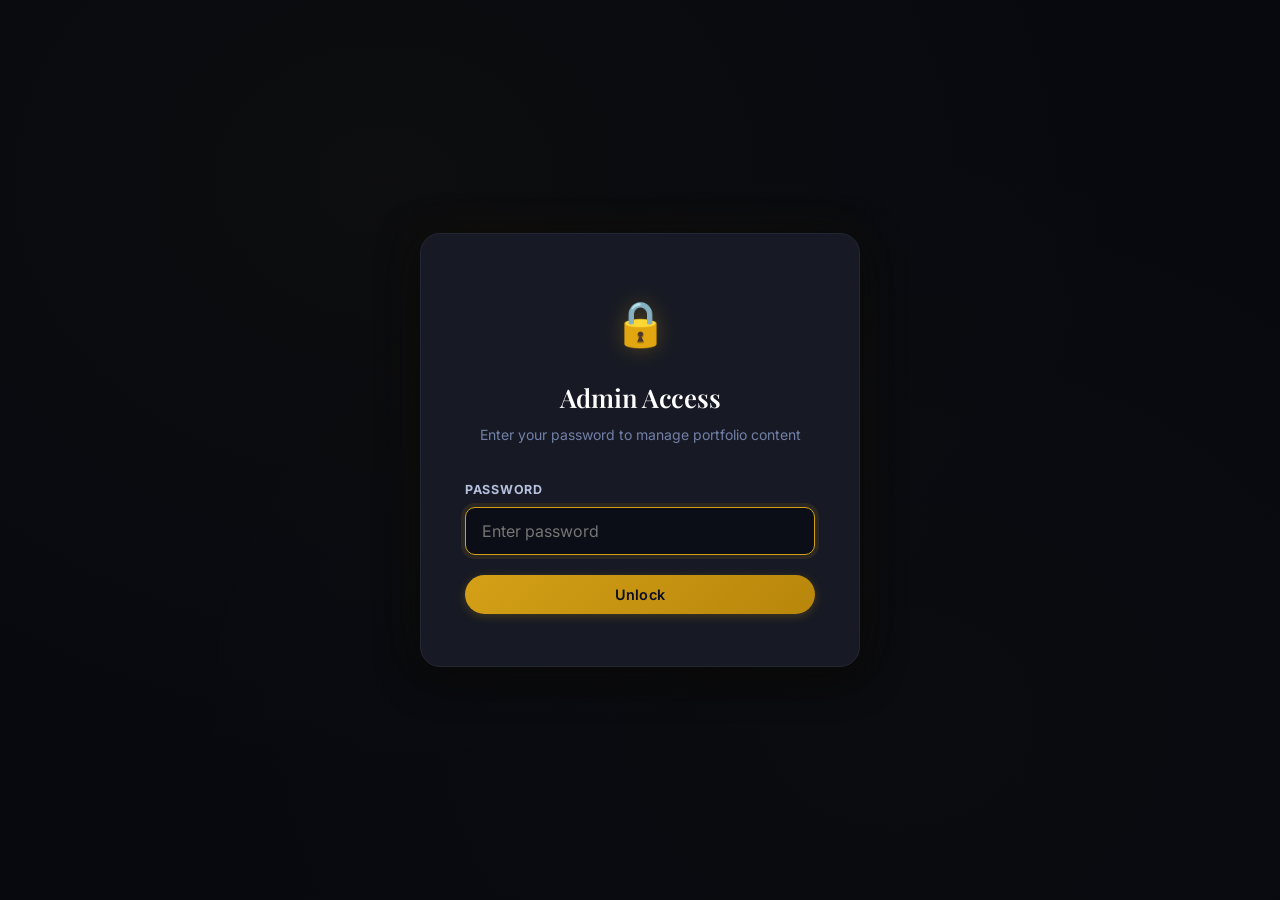
==== commit dc5c0caa: "Secure admin with server-side auth (Cloudflare Worker)" ====
--- a/admin.html
+++ b/admin.html
@@ -27,14 +27,14 @@
     <div class="login-box">
       <div class="login-icon">&#128274;</div>
       <h2>Admin Access</h2>
-      <p>Enter your PIN to manage portfolio content</p>
+      <p>Enter your password to manage portfolio content</p>
       <div class="form-group">
-        <label for="pin-input">PIN</label>
-        <input type="password" id="pin-input" placeholder="Enter PIN" autocomplete="off" maxlength="10">
-      </div>
-      <p class="login-error" id="login-error">Incorrect PIN. Please try again.</p>
+        <label for="pin-input">Password</label>
+        <input type="password" id="pin-input" placeholder="Enter password" autocomplete="current-password">
+      </div>
+      <p class="login-error" id="login-error">Incorrect password. Please try again.</p>
       <button class="btn btn-primary" id="login-btn" style="width:100%;">Unlock</button>
-      <p class="forgot-pin"><a href="#" id="reset-pin-link">Forgot PIN?</a></p>
+      <p class="login-note" id="config-note" style="display:none;">The admin backend isn't configured yet. See <code>worker/README.md</code> to deploy it, then set <code>API_BASE</code> in <code>data.js</code>.</p>
     </div>
   </div>
 
@@ -45,7 +45,6 @@
     <nav class="admin-nav">
       <span class="admin-brand">Admin Panel</span>
       <div class="admin-actions">
-        <button class="btn btn-outline btn-sm" id="change-pin-btn">Change PIN</button>
         <button class="btn btn-outline btn-sm" id="export-btn">Export All JSON</button>
         <a href="index.html" class="btn btn-sm btn-outline" target="_blank">View Site &nearr;</a>
         <button class="btn btn-danger btn-sm" id="logout-btn">Logout</button>
@@ -54,7 +53,7 @@
 
     <div class="admin-container">
       <h2>Content Manager</h2>
-      <p class="admin-subtitle">Edit any section below. Changes save to your browser and appear on the live site instantly.</p>
+      <p class="admin-subtitle">Edit any section below. Changes are saved securely to the backend and publish to your live site.</p>
 
       <!-- Tab Navigation -->
       <div class="admin-tabs" id="admin-tabs">
@@ -66,6 +65,7 @@
         <button class="admin-tab" data-tab="awards">Awards</button>
         <button class="admin-tab" data-tab="projects">Projects</button>
         <button class="admin-tab" data-tab="blog">Blog</button>
+        <button class="admin-tab" data-tab="analytics">Analytics</button>
       </div>
 
       <!-- ===== About Panel ===== -->
@@ -246,34 +246,43 @@
         <div id="blog-empty" style="text-align:center;padding:2rem 0;display:none;color:var(--text-muted);">No blog posts yet.</div>
       </div>
 
+      <!-- ===== Analytics Panel ===== -->
+      <div class="admin-panel" id="panel-analytics">
+        <div class="post-form">
+          <h3>Site Visits — Worldwide</h3>
+          <p class="admin-subtitle" style="margin-bottom:1.25rem;">Total visits from all countries, counted live across every visitor to your public site.</p>
+          <div class="stat-grid">
+            <div class="stat-card">
+              <div class="stat-value" id="visit-count">—</div>
+              <div class="stat-label">Total Worldwide Visits</div>
+            </div>
+          </div>
+          <div class="form-actions" style="margin-top:1.5rem;">
+            <button class="btn btn-outline" id="refresh-visits-btn">&#8635; Refresh</button>
+            <a class="btn btn-primary" href="https://analytics.google.com/analytics/web/" target="_blank" rel="noopener">Open Google Analytics &#8599;</a>
+          </div>
+          <p style="margin-top:1.25rem;color:var(--text-muted);font-size:0.85rem;line-height:1.6;">
+            The number above is a live global counter of visits to your site. Your site also streams data to <strong>Google Analytics</strong> (Reports &rarr; Realtime / Geographic) for a full world map.
+          </p>
+        </div>
+
+        <div class="post-form" style="margin-top:1.5rem;">
+          <h3>Views by Country</h3>
+          <div id="country-stats"></div>
+        </div>
+      </div>
+
     </div>
   </div>
 
-  <!-- Change PIN Modal -->
-  <div id="pin-modal" class="modal-overlay" style="display:none;">
-    <div class="modal-content">
-      <button class="modal-close" id="pin-modal-close">&times;</button>
-      <h2>Change PIN</h2>
-      <div class="form-group"><label for="new-pin">New PIN</label><input type="password" id="new-pin" placeholder="Enter new PIN" maxlength="10" autocomplete="off"></div>
-      <div class="form-group"><label for="confirm-pin">Confirm New PIN</label><input type="password" id="confirm-pin" placeholder="Confirm new PIN" maxlength="10" autocomplete="off"></div>
-      <p id="pin-modal-error" style="color:#f87171;font-size:0.8rem;display:none;margin-bottom:0.75rem;"></p>
-      <button class="btn btn-primary" id="save-pin-btn">Save PIN</button>
-    </div>
-  </div>
-
   <!-- Toast -->
   <div id="toast" class="toast" style="display:none;"></div>
 
   <script>
     /* ===== Admin CMS Logic ===== */
-    const DEFAULT_PIN = '20021996';
-
-    // --- Auth ---
-    function getPin() {
-      const saved = localStorage.getItem(STORAGE_KEYS.pin);
-      return (saved && saved.trim()) ? saved.trim() : DEFAULT_PIN;
-    }
-    function savePinToStorage(pin) { localStorage.setItem(STORAGE_KEYS.pin, pin); }
+    /* Authentication is handled by the backend (see data.js / worker/).
+       There is no password in this page — the server verifies it and returns a
+       short-lived session token, so there is nothing here to read or bypass. */
 
     // --- Toast ---
     function showToast(msg, type) {
@@ -282,56 +291,57 @@
       setTimeout(() => { t.style.display = 'none'; }, 3000);
     }
 
-    // --- Login ---
-    document.getElementById('login-btn').addEventListener('click', () => {
-      const input = document.getElementById('pin-input').value.trim();
-      if (input === getPin()) {
-        document.getElementById('login-gate').classList.add('hidden');
-        document.getElementById('admin-dashboard').classList.add('visible');
-        document.getElementById('login-error').classList.remove('visible');
-        document.getElementById('pin-input').value = '';
-        loadAllPanels();
-      } else {
-        document.getElementById('login-error').classList.add('visible');
-        document.getElementById('pin-input').value = '';
-        document.getElementById('pin-input').focus();
-      }
-    });
-    document.getElementById('pin-input').addEventListener('keydown', e => { if (e.key === 'Enter') document.getElementById('login-btn').click(); });
-
-    // --- Forgot PIN ---
-    document.getElementById('reset-pin-link').addEventListener('click', (e) => {
-      e.preventDefault();
-      if (confirm('Reset PIN to default? This will clear your custom PIN.')) {
-        localStorage.removeItem(STORAGE_KEYS.pin);
-        document.getElementById('pin-input').value = DEFAULT_PIN;
-        document.getElementById('login-error').classList.remove('visible');
-        showToast('PIN reset to default: ' + DEFAULT_PIN, 'success');
-      }
-    });
-
-    document.getElementById('logout-btn').addEventListener('click', () => {
+    // --- Login (server-verified) ---
+    function showDashboard() {
+      document.getElementById('login-gate').classList.add('hidden');
+      document.getElementById('admin-dashboard').classList.add('visible');
+      document.getElementById('login-error').classList.remove('visible');
+      document.getElementById('pin-input').value = '';
+    }
+    function showGate() {
       document.getElementById('admin-dashboard').classList.remove('visible');
       document.getElementById('login-gate').classList.remove('hidden');
       document.getElementById('pin-input').focus();
-    });
-
-    // --- Pin Modal ---
-    document.getElementById('change-pin-btn').addEventListener('click', () => {
-      document.getElementById('pin-modal').style.display = 'flex';
-      document.getElementById('new-pin').value = ''; document.getElementById('confirm-pin').value = '';
-      document.getElementById('pin-modal-error').style.display = 'none';
-    });
-    document.getElementById('pin-modal-close').addEventListener('click', () => { document.getElementById('pin-modal').style.display = 'none'; });
-    document.getElementById('pin-modal').addEventListener('click', function(e) { if (e.target === this) this.style.display = 'none'; });
-    document.getElementById('save-pin-btn').addEventListener('click', () => {
-      const np = document.getElementById('new-pin').value.trim();
-      const cp = document.getElementById('confirm-pin').value.trim();
-      const err = document.getElementById('pin-modal-error');
-      if (!np || np.length < 3) { err.textContent = 'PIN must be at least 3 characters.'; err.style.display = 'block'; return; }
-      if (np !== cp) { err.textContent = 'PINs do not match.'; err.style.display = 'block'; return; }
-      savePinToStorage(np); document.getElementById('pin-modal').style.display = 'none';
-      showToast('PIN changed successfully.', 'success');
+    }
+    // Called by data.js if the backend rejects the session token mid-edit.
+    function onAuthExpired() {
+      showGate();
+      showToast('Session expired — please sign in again.', 'error');
+    }
+
+    const loginBtn = document.getElementById('login-btn');
+    async function doLogin() {
+      const input = document.getElementById('pin-input').value;
+      if (!input) return;
+      if (!API_BASE) { document.getElementById('config-note').style.display = 'block'; return; }
+      loginBtn.disabled = true;
+      const prevLabel = loginBtn.textContent;
+      loginBtn.textContent = 'Checking…';
+      try {
+        const ok = await apiLogin(input);
+        if (ok) {
+          await hydratePublished();   // load current published content into the panels
+          showDashboard();
+          loadAllPanels();
+        } else {
+          document.getElementById('login-error').classList.add('visible');
+          document.getElementById('pin-input').value = '';
+          document.getElementById('pin-input').focus();
+        }
+      } catch (e) {
+        document.getElementById('config-note').style.display = 'block';
+      } finally {
+        loginBtn.disabled = false;
+        loginBtn.textContent = prevLabel;
+      }
+    }
+    loginBtn.addEventListener('click', doLogin);
+    document.getElementById('pin-input').addEventListener('keydown', e => { if (e.key === 'Enter') doLogin(); });
+
+    document.getElementById('logout-btn').addEventListener('click', () => {
+      setAuthToken('');
+      PUBLISHED = null;
+      showGate();
     });
 
     // --- Tabs ---
@@ -780,13 +790,96 @@
       showToast('All data exported as JSON.', 'success');
     });
 
+    // --- Analytics: worldwide visit count ---
+    async function loadVisitCount() {
+      const el = document.getElementById('visit-count');
+      el.textContent = '…';
+      try {
+        const n = await getVisitCount();
+        el.textContent = n.toLocaleString();
+      } catch (e) {
+        el.textContent = 'Unavailable';
+      }
+    }
+    document.getElementById('refresh-visits-btn').addEventListener('click', loadVisitCount);
+
+    // --- Analytics: per-country views (GoatCounter API -> native table) ---
+    function renderCountryTable(rows) {
+      if (!rows.length) {
+        return '<p style="color:var(--text-muted);">No country data yet — countries appear here once your live site gets its first visits.</p>';
+      }
+      rows.sort((a, b) => b.count - a.count);
+      const max = rows[0].count || 1;
+      const total = rows.reduce((s, r) => s + r.count, 0) || 1;
+      return '<div class="country-table">' + rows.map(r => {
+        const pct = Math.round((r.count / total) * 100);
+        const w = Math.max(3, Math.round((r.count / max) * 100));
+        return `<div class="country-row">
+          <span class="country-flag">${countryFlag(r.code)}</span>
+          <span class="country-name" title="${escapeHtml(r.name)}">${escapeHtml(r.name)}</span>
+          <span class="country-bar"><span class="country-bar-fill" style="width:${w}%"></span></span>
+          <span class="country-count">${r.count.toLocaleString()} <em>${pct}%</em></span>
+        </div>`;
+      }).join('') + '</div>';
+    }
+
+    async function loadCountryStats() {
+      const wrap = document.getElementById('country-stats');
+      if (!wrap) return;
+      const base = `https://${GOATCOUNTER_CODE}.goatcounter.com`;
+
+      if (!GOATCOUNTER_CODE) {
+        wrap.innerHTML = `<div class="setup-note"><p><strong>Not connected yet.</strong> Sign up at <a href="https://www.goatcounter.com/signup" target="_blank" rel="noopener">goatcounter.com</a> and give your developer the site code.</p></div>`;
+        return;
+      }
+
+      const token = getGcToken();
+      if (!token) {
+        wrap.innerHTML = `
+          <div class="setup-note">
+            <p><strong>Show your country breakdown here.</strong> Paste a GoatCounter <em>read-only</em> API token — it's saved only in this browser and never uploaded:</p>
+            <div class="token-row">
+              <input type="password" id="gc-token-input" placeholder="Paste API token" autocomplete="off">
+              <button class="btn btn-primary btn-sm" id="save-gc-token-btn">Save</button>
+            </div>
+            <p style="margin-top:0.75rem;">Create one at <a href="${base}/user/api" target="_blank" rel="noopener">${GOATCOUNTER_CODE}.goatcounter.com &rarr; API</a> and tick <em>“Read statistics”</em> only. Meanwhile you can <a href="${base}/" target="_blank" rel="noopener">open the full dashboard &#8599;</a>.</p>
+          </div>`;
+        document.getElementById('save-gc-token-btn').addEventListener('click', () => {
+          const v = document.getElementById('gc-token-input').value.trim();
+          if (!v) { showToast('Enter a token first.', 'error'); return; }
+          saveGcToken(v); showToast('Token saved.', 'success'); loadCountryStats();
+        });
+        return;
+      }
+
+      wrap.innerHTML = '<p style="color:var(--text-muted);">Loading country stats…</p>';
+      try {
+        const rows = await fetchCountryStats(token);
+        wrap.innerHTML = renderCountryTable(rows) +
+          `<div class="form-actions" style="margin-top:1rem;">
+             <button class="btn btn-outline btn-sm" id="refresh-countries-btn">&#8635; Refresh</button>
+             <a class="btn btn-outline btn-sm" href="${base}/" target="_blank" rel="noopener">Full dashboard &#8599;</a>
+             <button class="btn btn-outline btn-sm" id="clear-gc-token-btn">Change token</button>
+           </div>`;
+        document.getElementById('refresh-countries-btn').addEventListener('click', loadCountryStats);
+        document.getElementById('clear-gc-token-btn').addEventListener('click', () => { saveGcToken(''); loadCountryStats(); });
+      } catch (e) {
+        wrap.innerHTML = `<div class="setup-note"><p><strong>Couldn't load country stats</strong> (${escapeHtml(String(e.message || e))}). The token may be wrong or missing the “Read statistics” permission. <a href="#" id="reset-gc-token">Re-enter token</a> &middot; <a href="${base}/" target="_blank" rel="noopener">Open dashboard &#8599;</a></p></div>`;
+        const r = document.getElementById('reset-gc-token');
+        if (r) r.addEventListener('click', (ev) => { ev.preventDefault(); saveGcToken(''); loadCountryStats(); });
+      }
+    }
+
     // --- Load All Panels ---
     function loadAllPanels() {
       loadAbout(); loadExperience(); loadEducation(); loadResearch(); loadPublications(); loadAwards(); loadProjects(); loadBlog();
+      loadVisitCount();
+      loadCountryStats();
       document.getElementById('blog-date').value = new Date().toISOString().slice(0, 10);
     }
 
     // --- Init ---
+    if (!API_BASE) document.getElementById('config-note').style.display = 'block';
     document.getElementById('pin-input').focus();
   </script>
 
--- a/style.css
+++ b/style.css
@@ -12,12 +12,12 @@
 
 :root {
   /* Background layers */
-  --bg-deep: #060b1a;
-  --bg: #0a0f2c;
-  --bg-elevated: #0e1638;
-  --bg-card: #111d45;
-  --bg-card-hover: #162552;
-  --bg-glass: rgba(17, 29, 69, 0.65);
+  --bg-deep: #07090f;
+  --bg: #0b0e16;
+  --bg-elevated: #12141d;
+  --bg-card: #171a24;
+  --bg-card-hover: #1e2230;
+  --bg-glass: rgba(23, 26, 36, 0.65);
 
   /* Text */
   --text: #eceff8;
@@ -38,8 +38,8 @@
   --danger: #f87171;
 
   /* Borders */
-  --border: #1b3060;
-  --border-light: #243e78;
+  --border: #232733;
+  --border-light: #313644;
 
   /* Radii */
   --radius: 10px;
@@ -204,7 +204,7 @@
   position: sticky;
   top: 0;
   z-index: 1000;
-  background: rgba(10, 15, 44, 0.82);
+  background: rgba(11, 14, 22, 0.82);
   backdrop-filter: blur(20px) saturate(180%);
   -webkit-backdrop-filter: blur(20px) saturate(180%);
   border-bottom: 1px solid rgba(212,160,23,0.08);
@@ -398,7 +398,7 @@
   border-radius: 50px;
   transition: all var(--transition);
   text-decoration: none;
-  background: rgba(17, 29, 69, 0.4);
+  background: rgba(23, 26, 36, 0.4);
   backdrop-filter: blur(6px);
 }
 
@@ -889,6 +889,84 @@
 
 .proj-thumb-remove:hover { background: var(--danger); }
 
+/* ===== Admin stat cards (analytics) ===== */
+.stat-grid {
+  display: grid;
+  grid-template-columns: repeat(auto-fit, minmax(200px, 1fr));
+  gap: 1rem;
+}
+
+.stat-card {
+  background: var(--bg-elevated);
+  border: 1px solid var(--border);
+  border-radius: var(--radius);
+  padding: 1.75rem 1.5rem;
+  text-align: center;
+}
+
+.stat-value {
+  font-family: 'Playfair Display', serif;
+  font-size: 2.8rem;
+  font-weight: 700;
+  color: var(--gold-light);
+  line-height: 1;
+}
+
+.stat-label {
+  margin-top: 0.6rem;
+  color: var(--text-secondary);
+  font-size: 0.9rem;
+  letter-spacing: 0.03em;
+}
+
+/* Per-country stats table */
+.country-table { display: flex; flex-direction: column; gap: 0.55rem; margin-top: 0.5rem; }
+
+.country-row {
+  display: grid;
+  grid-template-columns: 1.6rem minmax(6rem, 10rem) 1fr auto;
+  align-items: center;
+  gap: 0.85rem;
+}
+
+.country-flag { font-size: 1.15rem; line-height: 1; }
+
+.country-name {
+  color: var(--text-secondary);
+  font-size: 0.9rem;
+  white-space: nowrap;
+  overflow: hidden;
+  text-overflow: ellipsis;
+}
+
+.country-bar { height: 8px; background: var(--bg-deep); border-radius: 4px; overflow: hidden; }
+
+.country-bar-fill {
+  display: block;
+  height: 100%;
+  background: linear-gradient(90deg, var(--gold-dark), var(--gold-light));
+  border-radius: 4px;
+}
+
+.country-count { font-size: 0.85rem; color: var(--text); white-space: nowrap; }
+.country-count em { color: var(--text-muted); font-style: normal; font-size: 0.78rem; margin-left: 0.15rem; }
+
+.token-row { display: flex; gap: 0.5rem; }
+.token-row input { flex: 1; }
+
+.setup-note {
+  background: var(--bg-elevated);
+  border: 1px solid var(--border);
+  border-radius: var(--radius);
+  padding: 1.25rem 1.5rem;
+  color: var(--text-secondary);
+  font-size: 0.9rem;
+  line-height: 1.7;
+}
+
+.setup-note ol { margin: 0.6rem 0 0 1.1rem; padding: 0; }
+.setup-note li { margin-bottom: 0.4rem; }
+
 /* ===== Skills ===== */
 .skills-grid {
   display: grid;
@@ -1373,23 +1451,20 @@
 
 .login-error.visible { display: block; }
 
-.forgot-pin {
+.login-note {
   margin-top: 1.15rem;
-  font-size: 0.8rem;
+  font-size: 0.78rem;
+  line-height: 1.5;
   color: var(--text-muted);
-}
-
-.forgot-pin a {
-  color: var(--text-muted);
-  text-decoration: none;
-  border-bottom: 1px dashed var(--text-muted);
-  transition: all var(--transition);
-  padding-bottom: 1px;
-}
-
-.forgot-pin a:hover {
-  color: var(--gold-light);
-  border-bottom-color: var(--gold-light);
+  text-align: left;
+}
+
+.login-note code {
+  font-family: ui-monospace, SFMono-Regular, Menlo, Consolas, monospace;
+  font-size: 0.72rem;
+  background: rgba(255, 255, 255, 0.06);
+  padding: 0.1em 0.35em;
+  border-radius: 4px;
 }
 
 /* Admin Dashboard */
@@ -1628,7 +1703,7 @@
     flex-direction: column;
     align-items: stretch;
     gap: 0;
-    background: rgba(10, 15, 44, 0.98);
+    background: rgba(11, 14, 22, 0.98);
     backdrop-filter: blur(20px) saturate(180%);
     -webkit-backdrop-filter: blur(20px) saturate(180%);
     border: 1px solid var(--border);
